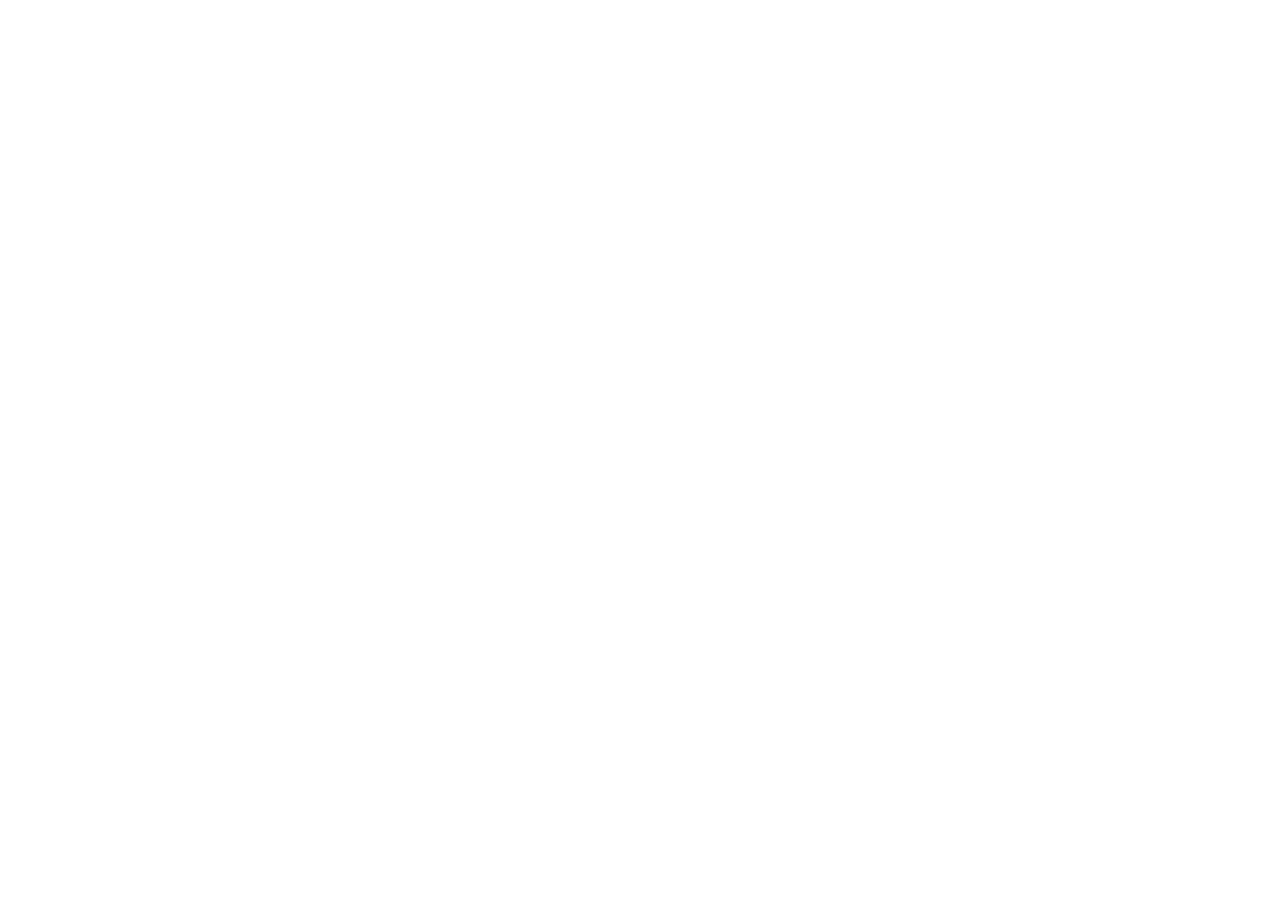
==== index.html @ 9ef3eaf3 "project_init" ====
<!DOCTYPE html>
<html lang="en">

<head>
    <meta charset="UTF-8">
    <meta http-equiv="X-UA-Compatible" content="IE=edge">
    <meta name="viewport" content="width=device-width, initial-scale=1.0">
    <title>Document</title>
</head>

<body>

</body>

</html>
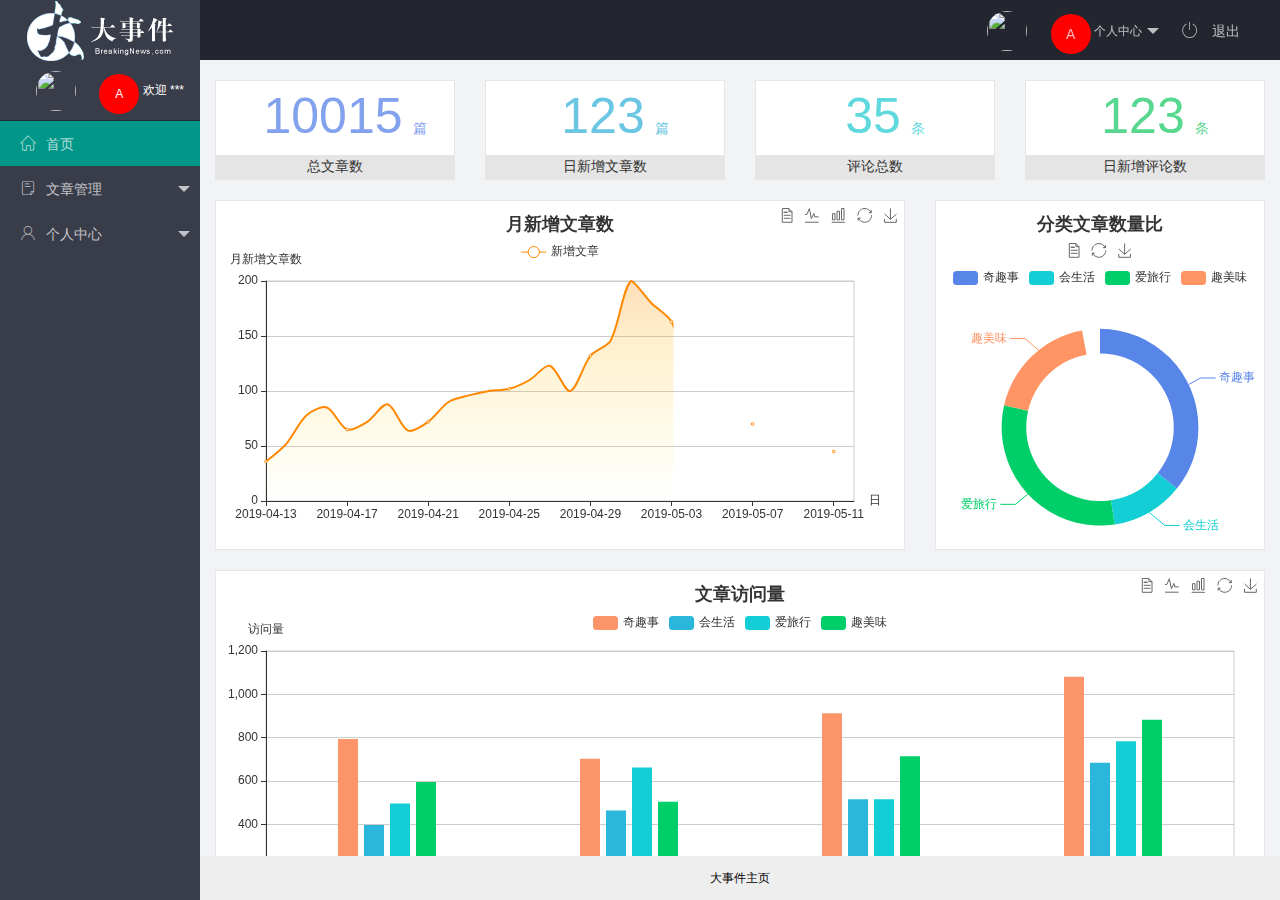
==== commit 0622f21e: "完成了主页部分" ====
--- a/index.html
+++ b/index.html
@@ -6,10 +6,98 @@
     <meta http-equiv="X-UA-Compatible" content="IE=edge">
     <meta name="viewport" content="width=device-width, initial-scale=1.0">
     <title>Document</title>
+    <!-- 导入layui -->
+    <link rel="stylesheet" href="/assets/lib/layui/css/layui.css">
+    <!-- 导入index.css -->
+    <link rel="stylesheet" href="/assets/css/index.css">
+    <!-- 导入图标文件 -->
+    <link rel="stylesheet" href="/assets/fonts/iconfont.css">
 </head>
 
 <body>
+    <div class="layui-layout layui-layout-admin">
+        <div class="layui-header">
+            <div class="layui-logo layui-hide-xs layui-bg-black">
+                <img src="/assets/images/logo.png" alt="">
+            </div>
+            <!-- 头部区域（可配合layui 已有的水平导航） -->
+            <ul class="layui-nav layui-layout-left">
 
+            </ul>
+            <ul class="layui-nav layui-layout-right">
+                <li class="layui-nav-item layui-hide layui-show-md-inline-block">
+                    <a href="javascript:;" class="user-info">
+                        <img src="//tva1.sinaimg.cn/crop.0.0.118.118.180/5db11ff4gw1e77d3nqrv8j203b03cweg.jpg"
+                            class="layui-nav-img">
+                        <span class="text-avatar">A</span>
+                        个人中心
+                    </a>
+                    <dl class="layui-nav-child">
+                        <dd><a href="">基本资料</a></dd>
+                        <dd><a href="">更换头像</a></dd>
+                        <dd><a href="">重置密码</a></dd>
+                    </dl>
+                </li>
+                <li class="layui-nav-item" lay-header-event="menuRight" lay-unselect>
+                    <a href="javascript:;" id="btn-out">
+                        <span class="iconfont icon-tuichu"></span>
+                        退出
+                    </a>
+                </li>
+            </ul>
+        </div>
+
+        <div class="layui-side layui-bg-black">
+            <div class="layui-side-scroll">
+                <div class="user-info">
+                    <img src="//tva1.sinaimg.cn/crop.0.0.118.118.180/5db11ff4gw1e77d3nqrv8j203b03cweg.jpg"
+                        class="layui-nav-img">
+                    <span class="text-avatar">A</span>
+                    <span id="welcome">欢迎 ***</span>
+                </div>
+                <!-- 左侧导航区域（可配合layui已有的垂直导航） -->
+                <ul class="layui-nav layui-nav-tree" lay-shrink='all'>
+                    <li class="layui-nav-item"><a href="/home/dashboard.html" target="fm" class="layui-this"><span
+                                class="iconfont icon-home"></span>首页</a>
+                    </li>
+                    <li class="layui-nav-item">
+                        <a class="" href="javascript:;"><span class="iconfont icon-16"></span>文章管理</a>
+                        <dl class="layui-nav-child">
+                            <dd><a href="javascript:;"><i class="layui-icon layui-icon-app"></i> 文字类别</a></dd>
+                            <dd><a href="javascript:;"><i class="layui-icon layui-icon-app"></i>文字列表</a></dd>
+                            <dd><a href="javascript:;"><i class="layui-icon layui-icon-app"></i>发布文章</a></dd>
+                        </dl>
+                    </li>
+                    <li class="layui-nav-item">
+                        <a href="javascript:;"><span class="iconfont icon-user"></span>个人中心</a>
+                        <dl class="layui-nav-child">
+                            <dd><a href="javascript:;"><i class="layui-icon layui-icon-app"></i>基本资料</a></dd>
+                            <dd><a href="javascript:;"><i class="layui-icon layui-icon-app"></i>更换头像</a></dd>
+                            <dd><a href="javascript:;"><i class="layui-icon layui-icon-app"></i>重置密码</a></dd>
+                        </dl>
+                    </li>
+                </ul>
+            </div>
+        </div>
+
+        <div class="layui-body">
+            <!-- 内容主体区域 -->
+            <iframe name="fm" src="/home/dashboard.html" frameborder="0"></iframe>
+        </div>
+
+        <div class="layui-footer">
+            <!-- 底部固定区域 -->
+            大事件主页
+        </div>
+    </div>
+    <!-- 插入layui的js文件 -->
+    <script src="/assets/lib/layui/layui.all.js"></script>
+    <!-- 插入jQuery -->
+    <script src="/assets/lib/jquery.js"></script>
+    <!-- 插入APIbase -->
+    <script src="/assets/js/baseAPI.js"></script>
+    <!-- 自己的js -->
+    <script src="/assets/js/index.js"></script>
 </body>
 
 </html>--- a/assets/lib/layui/css/layui.css
+++ b/assets/lib/layui/css/layui.css
@@ -0,0 +1,2 @@
+/** layui-v2.5.5 MIT License By https://www.layui.com */
+ .layui-inline,img{display:inline-block;vertical-align:middle}h1,h2,h3,h4,h5,h6{font-weight:400}.layui-edge,.layui-header,.layui-inline,.layui-main{position:relative}.layui-body,.layui-edge,.layui-elip{overflow:hidden}.layui-btn,.layui-edge,.layui-inline,img{vertical-align:middle}.layui-btn,.layui-disabled,.layui-icon,.layui-unselect{-moz-user-select:none;-webkit-user-select:none;-ms-user-select:none}.layui-elip,.layui-form-checkbox span,.layui-form-pane .layui-form-label{text-overflow:ellipsis;white-space:nowrap}.layui-breadcrumb,.layui-tree-btnGroup{visibility:hidden}blockquote,body,button,dd,div,dl,dt,form,h1,h2,h3,h4,h5,h6,input,li,ol,p,pre,td,textarea,th,ul{margin:0;padding:0;-webkit-tap-highlight-color:rgba(0,0,0,0)}a:active,a:hover{outline:0}img{border:none}li{list-style:none}table{border-collapse:collapse;border-spacing:0}h4,h5,h6{font-size:100%}button,input,optgroup,option,select,textarea{font-family:inherit;font-size:inherit;font-style:inherit;font-weight:inherit;outline:0}pre{white-space:pre-wrap;white-space:-moz-pre-wrap;white-space:-pre-wrap;white-space:-o-pre-wrap;word-wrap:break-word}body{line-height:24px;font:14px Helvetica Neue,Helvetica,PingFang SC,Tahoma,Arial,sans-serif}hr{height:1px;margin:10px 0;border:0;clear:both}a{color:#333;text-decoration:none}a:hover{color:#777}a cite{font-style:normal;*cursor:pointer}.layui-border-box,.layui-border-box *{box-sizing:border-box}.layui-box,.layui-box *{box-sizing:content-box}.layui-clear{clear:both;*zoom:1}.layui-clear:after{content:'\20';clear:both;*zoom:1;display:block;height:0}.layui-inline{*display:inline;*zoom:1}.layui-edge{display:inline-block;width:0;height:0;border-width:6px;border-style:dashed;border-color:transparent}.layui-edge-top{top:-4px;border-bottom-color:#999;border-bottom-style:solid}.layui-edge-right{border-left-color:#999;border-left-style:solid}.layui-edge-bottom{top:2px;border-top-color:#999;border-top-style:solid}.layui-edge-left{border-right-color:#999;border-right-style:solid}.layui-disabled,.layui-disabled:hover{color:#d2d2d2!important;cursor:not-allowed!important}.layui-circle{border-radius:100%}.layui-show{display:block!important}.layui-hide{display:none!important}@font-face{font-family:layui-icon;src:url(../font/iconfont.eot?v=250);src:url(../font/iconfont.eot?v=250#iefix) format('embedded-opentype'),url(../font/iconfont.woff2?v=250) format('woff2'),url(../font/iconfont.woff?v=250) format('woff'),url(../font/iconfont.ttf?v=250) format('truetype'),url(../font/iconfont.svg?v=250#layui-icon) format('svg')}.layui-icon{font-family:layui-icon!important;font-size:16px;font-style:normal;-webkit-font-smoothing:antialiased;-moz-osx-font-smoothing:grayscale}.layui-icon-reply-fill:before{content:"\e611"}.layui-icon-set-fill:before{content:"\e614"}.layui-icon-menu-fill:before{content:"\e60f"}.layui-icon-search:before{content:"\e615"}.layui-icon-share:before{content:"\e641"}.layui-icon-set-sm:before{content:"\e620"}.layui-icon-engine:before{content:"\e628"}.layui-icon-close:before{content:"\1006"}.layui-icon-close-fill:before{content:"\1007"}.layui-icon-chart-screen:before{content:"\e629"}.layui-icon-star:before{content:"\e600"}.layui-icon-circle-dot:before{content:"\e617"}.layui-icon-chat:before{content:"\e606"}.layui-icon-release:before{content:"\e609"}.layui-icon-list:before{content:"\e60a"}.layui-icon-chart:before{content:"\e62c"}.layui-icon-ok-circle:before{content:"\1005"}.layui-icon-layim-theme:before{content:"\e61b"}.layui-icon-table:before{content:"\e62d"}.layui-icon-right:before{content:"\e602"}.layui-icon-left:before{content:"\e603"}.layui-icon-cart-simple:before{content:"\e698"}.layui-icon-face-cry:before{content:"\e69c"}.layui-icon-face-smile:before{content:"\e6af"}.layui-icon-survey:before{content:"\e6b2"}.layui-icon-tree:before{content:"\e62e"}.layui-icon-upload-circle:before{content:"\e62f"}.layui-icon-add-circle:before{content:"\e61f"}.layui-icon-download-circle:before{content:"\e601"}.layui-icon-templeate-1:before{content:"\e630"}.layui-icon-util:before{content:"\e631"}.layui-icon-face-surprised:before{content:"\e664"}.layui-icon-edit:before{content:"\e642"}.layui-icon-speaker:before{content:"\e645"}.layui-icon-down:before{content:"\e61a"}.layui-icon-file:before{content:"\e621"}.layui-icon-layouts:before{content:"\e632"}.layui-icon-rate-half:before{content:"\e6c9"}.layui-icon-add-circle-fine:before{content:"\e608"}.layui-icon-prev-circle:before{content:"\e633"}.layui-icon-read:before{content:"\e705"}.layui-icon-404:before{content:"\e61c"}.layui-icon-carousel:before{content:"\e634"}.layui-icon-help:before{content:"\e607"}.layui-icon-code-circle:before{content:"\e635"}.layui-icon-water:before{content:"\e636"}.layui-icon-username:before{content:"\e66f"}.layui-icon-find-fill:before{content:"\e670"}.layui-icon-about:before{content:"\e60b"}.layui-icon-location:before{content:"\e715"}.layui-icon-up:before{content:"\e619"}.layui-icon-pause:before{content:"\e651"}.layui-icon-date:before{content:"\e637"}.layui-icon-layim-uploadfile:before{content:"\e61d"}.layui-icon-delete:before{content:"\e640"}.layui-icon-play:before{content:"\e652"}.layui-icon-top:before{content:"\e604"}.layui-icon-friends:before{content:"\e612"}.layui-icon-refresh-3:before{content:"\e9aa"}.layui-icon-ok:before{content:"\e605"}.layui-icon-layer:before{content:"\e638"}.layui-icon-face-smile-fine:before{content:"\e60c"}.layui-icon-dollar:before{content:"\e659"}.layui-icon-group:before{content:"\e613"}.layui-icon-layim-download:before{content:"\e61e"}.layui-icon-picture-fine:before{content:"\e60d"}.layui-icon-link:before{content:"\e64c"}.layui-icon-diamond:before{content:"\e735"}.layui-icon-log:before{content:"\e60e"}.layui-icon-rate-solid:before{content:"\e67a"}.layui-icon-fonts-del:before{content:"\e64f"}.layui-icon-unlink:before{content:"\e64d"}.layui-icon-fonts-clear:before{content:"\e639"}.layui-icon-triangle-r:before{content:"\e623"}.layui-icon-circle:before{content:"\e63f"}.layui-icon-radio:before{content:"\e643"}.layui-icon-align-center:before{content:"\e647"}.layui-icon-align-right:before{content:"\e648"}.layui-icon-align-left:before{content:"\e649"}.layui-icon-loading-1:before{content:"\e63e"}.layui-icon-return:before{content:"\e65c"}.layui-icon-fonts-strong:before{content:"\e62b"}.layui-icon-upload:before{content:"\e67c"}.layui-icon-dialogue:before{content:"\e63a"}.layui-icon-video:before{content:"\e6ed"}.layui-icon-headset:before{content:"\e6fc"}.layui-icon-cellphone-fine:before{content:"\e63b"}.layui-icon-add-1:before{content:"\e654"}.layui-icon-face-smile-b:before{content:"\e650"}.layui-icon-fonts-html:before{content:"\e64b"}.layui-icon-form:before{content:"\e63c"}.layui-icon-cart:before{content:"\e657"}.layui-icon-camera-fill:before{content:"\e65d"}.layui-icon-tabs:before{content:"\e62a"}.layui-icon-fonts-code:before{content:"\e64e"}.layui-icon-fire:before{content:"\e756"}.layui-icon-set:before{content:"\e716"}.layui-icon-fonts-u:before{content:"\e646"}.layui-icon-triangle-d:before{content:"\e625"}.layui-icon-tips:before{content:"\e702"}.layui-icon-picture:before{content:"\e64a"}.layui-icon-more-vertical:before{content:"\e671"}.layui-icon-flag:before{content:"\e66c"}.layui-icon-loading:before{content:"\e63d"}.layui-icon-fonts-i:before{content:"\e644"}.layui-icon-refresh-1:before{content:"\e666"}.layui-icon-rmb:before{content:"\e65e"}.layui-icon-home:before{content:"\e68e"}.layui-icon-user:before{content:"\e770"}.layui-icon-notice:before{content:"\e667"}.layui-icon-login-weibo:before{content:"\e675"}.layui-icon-voice:before{content:"\e688"}.layui-icon-upload-drag:before{content:"\e681"}.layui-icon-login-qq:before{content:"\e676"}.layui-icon-snowflake:before{content:"\e6b1"}.layui-icon-file-b:before{content:"\e655"}.layui-icon-template:before{content:"\e663"}.layui-icon-auz:before{content:"\e672"}.layui-icon-console:before{content:"\e665"}.layui-icon-app:before{content:"\e653"}.layui-icon-prev:before{content:"\e65a"}.layui-icon-website:before{content:"\e7ae"}.layui-icon-next:before{content:"\e65b"}.layui-icon-component:before{content:"\e857"}.layui-icon-more:before{content:"\e65f"}.layui-icon-login-wechat:before{content:"\e677"}.layui-icon-shrink-right:before{content:"\e668"}.layui-icon-spread-left:before{content:"\e66b"}.layui-icon-camera:before{content:"\e660"}.layui-icon-note:before{content:"\e66e"}.layui-icon-refresh:before{content:"\e669"}.layui-icon-female:before{content:"\e661"}.layui-icon-male:before{content:"\e662"}.layui-icon-password:before{content:"\e673"}.layui-icon-senior:before{content:"\e674"}.layui-icon-theme:before{content:"\e66a"}.layui-icon-tread:before{content:"\e6c5"}.layui-icon-praise:before{content:"\e6c6"}.layui-icon-star-fill:before{content:"\e658"}.layui-icon-rate:before{content:"\e67b"}.layui-icon-template-1:before{content:"\e656"}.layui-icon-vercode:before{content:"\e679"}.layui-icon-cellphone:before{content:"\e678"}.layui-icon-screen-full:before{content:"\e622"}.layui-icon-screen-restore:before{content:"\e758"}.layui-icon-cols:before{content:"\e610"}.layui-icon-export:before{content:"\e67d"}.layui-icon-print:before{content:"\e66d"}.layui-icon-slider:before{content:"\e714"}.layui-icon-addition:before{content:"\e624"}.layui-icon-subtraction:before{content:"\e67e"}.layui-icon-service:before{content:"\e626"}.layui-icon-transfer:before{content:"\e691"}.layui-main{width:1140px;margin:0 auto}.layui-header{z-index:1000;height:60px}.layui-header a:hover{transition:all .5s;-webkit-transition:all .5s}.layui-side{position:fixed;left:0;top:0;bottom:0;z-index:999;width:200px;overflow-x:hidden}.layui-side-scroll{position:relative;width:220px;height:100%;overflow-x:hidden}.layui-body{position:absolute;left:200px;right:0;top:0;bottom:0;z-index:998;width:auto;overflow-y:auto;box-sizing:border-box}.layui-layout-body{overflow:hidden}.layui-layout-admin .layui-header{background-color:#23262E}.layui-layout-admin .layui-side{top:60px;width:200px;overflow-x:hidden}.layui-layout-admin .layui-body{position:fixed;top:60px;bottom:44px}.layui-layout-admin .layui-main{width:auto;margin:0 15px}.layui-layout-admin .layui-footer{position:fixed;left:200px;right:0;bottom:0;height:44px;line-height:44px;padding:0 15px;background-color:#eee}.layui-layout-admin .layui-logo{position:absolute;left:0;top:0;width:200px;height:100%;line-height:60px;text-align:center;color:#009688;font-size:16px}.layui-layout-admin .layui-header .layui-nav{background:0 0}.layui-layout-left{position:absolute!important;left:200px;top:0}.layui-layout-right{position:absolute!important;right:0;top:0}.layui-container{position:relative;margin:0 auto;padding:0 15px;box-sizing:border-box}.layui-fluid{position:relative;margin:0 auto;padding:0 15px}.layui-row:after,.layui-row:before{content:'';display:block;clear:both}.layui-col-lg1,.layui-col-lg10,.layui-col-lg11,.layui-col-lg12,.layui-col-lg2,.layui-col-lg3,.layui-col-lg4,.layui-col-lg5,.layui-col-lg6,.layui-col-lg7,.layui-col-lg8,.layui-col-lg9,.layui-col-md1,.layui-col-md10,.layui-col-md11,.layui-col-md12,.layui-col-md2,.layui-col-md3,.layui-col-md4,.layui-col-md5,.layui-col-md6,.layui-col-md7,.layui-col-md8,.layui-col-md9,.layui-col-sm1,.layui-col-sm10,.layui-col-sm11,.layui-col-sm12,.layui-col-sm2,.layui-col-sm3,.layui-col-sm4,.layui-col-sm5,.layui-col-sm6,.layui-col-sm7,.layui-col-sm8,.layui-col-sm9,.layui-col-xs1,.layui-col-xs10,.layui-col-xs11,.layui-col-xs12,.layui-col-xs2,.layui-col-xs3,.layui-col-xs4,.layui-col-xs5,.layui-col-xs6,.layui-col-xs7,.layui-col-xs8,.layui-col-xs9{position:relative;display:block;box-sizing:border-box}.layui-col-xs1,.layui-col-xs10,.layui-col-xs11,.layui-col-xs12,.layui-col-xs2,.layui-col-xs3,.layui-col-xs4,.layui-col-xs5,.layui-col-xs6,.layui-col-xs7,.layui-col-xs8,.layui-col-xs9{float:left}.layui-col-xs1{width:8.33333333%}.layui-col-xs2{width:16.66666667%}.layui-col-xs3{width:25%}.layui-col-xs4{width:33.33333333%}.layui-col-xs5{width:41.66666667%}.layui-col-xs6{width:50%}.layui-col-xs7{width:58.33333333%}.layui-col-xs8{width:66.66666667%}.layui-col-xs9{width:75%}.layui-col-xs10{width:83.33333333%}.layui-col-xs11{width:91.66666667%}.layui-col-xs12{width:100%}.layui-col-xs-offset1{margin-left:8.33333333%}.layui-col-xs-offset2{margin-left:16.66666667%}.layui-col-xs-offset3{margin-left:25%}.layui-col-xs-offset4{margin-left:33.33333333%}.layui-col-xs-offset5{margin-left:41.66666667%}.layui-col-xs-offset6{margin-left:50%}.layui-col-xs-offset7{margin-left:58.33333333%}.layui-col-xs-offset8{margin-left:66.66666667%}.layui-col-xs-offset9{margin-left:75%}.layui-col-xs-offset10{margin-left:83.33333333%}.layui-col-xs-offset11{margin-left:91.66666667%}.layui-col-xs-offset12{margin-left:100%}@media screen and (max-width:768px){.layui-hide-xs{display:none!important}.layui-show-xs-block{display:block!important}.layui-show-xs-inline{display:inline!important}.layui-show-xs-inline-block{display:inline-block!important}}@media screen and (min-width:768px){.layui-container{width:750px}.layui-hide-sm{display:none!important}.layui-show-sm-block{display:block!important}.layui-show-sm-inline{display:inline!important}.layui-show-sm-inline-block{display:inline-block!important}.layui-col-sm1,.layui-col-sm10,.layui-col-sm11,.layui-col-sm12,.layui-col-sm2,.layui-col-sm3,.layui-col-sm4,.layui-col-sm5,.layui-col-sm6,.layui-col-sm7,.layui-col-sm8,.layui-col-sm9{float:left}.layui-col-sm1{width:8.33333333%}.layui-col-sm2{width:16.66666667%}.layui-col-sm3{width:25%}.layui-col-sm4{width:33.33333333%}.layui-col-sm5{width:41.66666667%}.layui-col-sm6{width:50%}.layui-col-sm7{width:58.33333333%}.layui-col-sm8{width:66.66666667%}.layui-col-sm9{width:75%}.layui-col-sm10{width:83.33333333%}.layui-col-sm11{width:91.66666667%}.layui-col-sm12{width:100%}.layui-col-sm-offset1{margin-left:8.33333333%}.layui-col-sm-offset2{margin-left:16.66666667%}.layui-col-sm-offset3{margin-left:25%}.layui-col-sm-offset4{margin-left:33.33333333%}.layui-col-sm-offset5{margin-left:41.66666667%}.layui-col-sm-offset6{margin-left:50%}.layui-col-sm-offset7{margin-left:58.33333333%}.layui-col-sm-offset8{margin-left:66.66666667%}.layui-col-sm-offset9{margin-left:75%}.layui-col-sm-offset10{margin-left:83.33333333%}.layui-col-sm-offset11{margin-left:91.66666667%}.layui-col-sm-offset12{margin-left:100%}}@media screen and (min-width:992px){.layui-container{width:970px}.layui-hide-md{display:none!important}.layui-show-md-block{display:block!important}.layui-show-md-inline{display:inline!important}.layui-show-md-inline-block{display:inline-block!important}.layui-col-md1,.layui-col-md10,.layui-col-md11,.layui-col-md12,.layui-col-md2,.layui-col-md3,.layui-col-md4,.layui-col-md5,.layui-col-md6,.layui-col-md7,.layui-col-md8,.layui-col-md9{float:left}.layui-col-md1{width:8.33333333%}.layui-col-md2{width:16.66666667%}.layui-col-md3{width:25%}.layui-col-md4{width:33.33333333%}.layui-col-md5{width:41.66666667%}.layui-col-md6{width:50%}.layui-col-md7{width:58.33333333%}.layui-col-md8{width:66.66666667%}.layui-col-md9{width:75%}.layui-col-md10{width:83.33333333%}.layui-col-md11{width:91.66666667%}.layui-col-md12{width:100%}.layui-col-md-offset1{margin-left:8.33333333%}.layui-col-md-offset2{margin-left:16.66666667%}.layui-col-md-offset3{margin-left:25%}.layui-col-md-offset4{margin-left:33.33333333%}.layui-col-md-offset5{margin-left:41.66666667%}.layui-col-md-offset6{margin-left:50%}.layui-col-md-offset7{margin-left:58.33333333%}.layui-col-md-offset8{margin-left:66.66666667%}.layui-col-md-offset9{margin-left:75%}.layui-col-md-offset10{margin-left:83.33333333%}.layui-col-md-offset11{margin-left:91.66666667%}.layui-col-md-offset12{margin-left:100%}}@media screen and (min-width:1200px){.layui-container{width:1170px}.layui-hide-lg{display:none!important}.layui-show-lg-block{display:block!important}.layui-show-lg-inline{display:inline!important}.layui-show-lg-inline-block{display:inline-block!important}.layui-col-lg1,.layui-col-lg10,.layui-col-lg11,.layui-col-lg12,.layui-col-lg2,.layui-col-lg3,.layui-col-lg4,.layui-col-lg5,.layui-col-lg6,.layui-col-lg7,.layui-col-lg8,.layui-col-lg9{float:left}.layui-col-lg1{width:8.33333333%}.layui-col-lg2{width:16.66666667%}.layui-col-lg3{width:25%}.layui-col-lg4{width:33.33333333%}.layui-col-lg5{width:41.66666667%}.layui-col-lg6{width:50%}.layui-col-lg7{width:58.33333333%}.layui-col-lg8{width:66.66666667%}.layui-col-lg9{width:75%}.layui-col-lg10{width:83.33333333%}.layui-col-lg11{width:91.66666667%}.layui-col-lg12{width:100%}.layui-col-lg-offset1{margin-left:8.33333333%}.layui-col-lg-offset2{margin-left:16.66666667%}.layui-col-lg-offset3{margin-left:25%}.layui-col-lg-offset4{margin-left:33.33333333%}.layui-col-lg-offset5{margin-left:41.66666667%}.layui-col-lg-offset6{margin-left:50%}.layui-col-lg-offset7{margin-left:58.33333333%}.layui-col-lg-offset8{margin-left:66.66666667%}.layui-col-lg-offset9{margin-left:75%}.layui-col-lg-offset10{margin-left:83.33333333%}.layui-col-lg-offset11{margin-left:91.66666667%}.layui-col-lg-offset12{margin-left:100%}}.layui-col-space1{margin:-.5px}.layui-col-space1>*{padding:.5px}.layui-col-space3{margin:-1.5px}.layui-col-space3>*{padding:1.5px}.layui-col-space5{margin:-2.5px}.layui-col-space5>*{padding:2.5px}.layui-col-space8{margin:-3.5px}.layui-col-space8>*{padding:3.5px}.layui-col-space10{margin:-5px}.layui-col-space10>*{padding:5px}.layui-col-space12{margin:-6px}.layui-col-space12>*{padding:6px}.layui-col-space15{margin:-7.5px}.layui-col-space15>*{padding:7.5px}.layui-col-space18{margin:-9px}.layui-col-space18>*{padding:9px}.layui-col-space20{margin:-10px}.layui-col-space20>*{padding:10px}.layui-col-space22{margin:-11px}.layui-col-space22>*{padding:11px}.layui-col-space25{margin:-12.5px}.layui-col-space25>*{padding:12.5px}.layui-col-space30{margin:-15px}.layui-col-space30>*{padding:15px}.layui-btn,.layui-input,.layui-select,.layui-textarea,.layui-upload-button{outline:0;-webkit-appearance:none;transition:all .3s;-webkit-transition:all .3s;box-sizing:border-box}.layui-elem-quote{margin-bottom:10px;padding:15px;line-height:22px;border-left:5px solid #009688;border-radius:0 2px 2px 0;background-color:#f2f2f2}.layui-quote-nm{border-style:solid;border-width:1px 1px 1px 5px;background:0 0}.layui-elem-field{margin-bottom:10px;padding:0;border-width:1px;border-style:solid}.layui-elem-field legend{margin-left:20px;padding:0 10px;font-size:20px;font-weight:300}.layui-field-title{margin:10px 0 20px;border-width:1px 0 0}.layui-field-box{padding:10px 15px}.layui-field-title .layui-field-box{padding:10px 0}.layui-progress{position:relative;height:6px;border-radius:20px;background-color:#e2e2e2}.layui-progress-bar{position:absolute;left:0;top:0;width:0;max-width:100%;height:6px;border-radius:20px;text-align:right;background-color:#5FB878;transition:all .3s;-webkit-transition:all .3s}.layui-progress-big,.layui-progress-big .layui-progress-bar{height:18px;line-height:18px}.layui-progress-text{position:relative;top:-20px;line-height:18px;font-size:12px;color:#666}.layui-progress-big .layui-progress-text{position:static;padding:0 10px;color:#fff}.layui-collapse{border-width:1px;border-style:solid;border-radius:2px}.layui-colla-content,.layui-colla-item{border-top-width:1px;border-top-style:solid}.layui-colla-item:first-child{border-top:none}.layui-colla-title{position:relative;height:42px;line-height:42px;padding:0 15px 0 35px;color:#333;background-color:#f2f2f2;cursor:pointer;font-size:14px;overflow:hidden}.layui-colla-content{display:none;padding:10px 15px;line-height:22px;color:#666}.layui-colla-icon{position:absolute;left:15px;top:0;font-size:14px}.layui-card{margin-bottom:15px;border-radius:2px;background-color:#fff;box-shadow:0 1px 2px 0 rgba(0,0,0,.05)}.layui-card:last-child{margin-bottom:0}.layui-card-header{position:relative;height:42px;line-height:42px;padding:0 15px;border-bottom:1px solid #f6f6f6;color:#333;border-radius:2px 2px 0 0;font-size:14px}.layui-bg-black,.layui-bg-blue,.layui-bg-cyan,.layui-bg-green,.layui-bg-orange,.layui-bg-red{color:#fff!important}.layui-card-body{position:relative;padding:10px 15px;line-height:24px}.layui-card-body[pad15]{padding:15px}.layui-card-body[pad20]{padding:20px}.layui-card-body .layui-table{margin:5px 0}.layui-card .layui-tab{margin:0}.layui-panel-window{position:relative;padding:15px;border-radius:0;border-top:5px solid #E6E6E6;background-color:#fff}.layui-auxiliar-moving{position:fixed;left:0;right:0;top:0;bottom:0;width:100%;height:100%;background:0 0;z-index:9999999999}.layui-form-label,.layui-form-mid,.layui-form-select,.layui-input-block,.layui-input-inline,.layui-textarea{position:relative}.layui-bg-red{background-color:#FF5722!important}.layui-bg-orange{background-color:#FFB800!important}.layui-bg-green{background-color:#009688!important}.layui-bg-cyan{background-color:#2F4056!important}.layui-bg-blue{background-color:#1E9FFF!important}.layui-bg-black{background-color:#393D49!important}.layui-bg-gray{background-color:#eee!important;color:#666!important}.layui-badge-rim,.layui-colla-content,.layui-colla-item,.layui-collapse,.layui-elem-field,.layui-form-pane .layui-form-item[pane],.layui-form-pane .layui-form-label,.layui-input,.layui-layedit,.layui-layedit-tool,.layui-quote-nm,.layui-select,.layui-tab-bar,.layui-tab-card,.layui-tab-title,.layui-tab-title .layui-this:after,.layui-textarea{border-color:#e6e6e6}.layui-timeline-item:before,hr{background-color:#e6e6e6}.layui-text{line-height:22px;font-size:14px;color:#666}.layui-text h1,.layui-text h2,.layui-text h3{font-weight:500;color:#333}.layui-text h1{font-size:30px}.layui-text h2{font-size:24px}.layui-text h3{font-size:18px}.layui-text a:not(.layui-btn){color:#01AAED}.layui-text a:not(.layui-btn):hover{text-decoration:underline}.layui-text ul{padding:5px 0 5px 15px}.layui-text ul li{margin-top:5px;list-style-type:disc}.layui-text em,.layui-word-aux{color:#999!important;padding:0 5px!important}.layui-btn{display:inline-block;height:38px;line-height:38px;padding:0 18px;background-color:#009688;color:#fff;white-space:nowrap;text-align:center;font-size:14px;border:none;border-radius:2px;cursor:pointer}.layui-btn:hover{opacity:.8;filter:alpha(opacity=80);color:#fff}.layui-btn:active{opacity:1;filter:alpha(opacity=100)}.layui-btn+.layui-btn{margin-left:10px}.layui-btn-container{font-size:0}.layui-btn-container .layui-btn{margin-right:10px;margin-bottom:10px}.layui-btn-container .layui-btn+.layui-btn{margin-left:0}.layui-table .layui-btn-container .layui-btn{margin-bottom:9px}.layui-btn-radius{border-radius:100px}.layui-btn .layui-icon{margin-right:3px;font-size:18px;vertical-align:bottom;vertical-align:middle\9}.layui-btn-primary{border:1px solid #C9C9C9;background-color:#fff;color:#555}.layui-btn-primary:hover{border-color:#009688;color:#333}.layui-btn-normal{background-color:#1E9FFF}.layui-btn-warm{background-color:#FFB800}.layui-btn-danger{background-color:#FF5722}.layui-btn-checked{background-color:#5FB878}.layui-btn-disabled,.layui-btn-disabled:active,.layui-btn-disabled:hover{border:1px solid #e6e6e6;background-color:#FBFBFB;color:#C9C9C9;cursor:not-allowed;opacity:1}.layui-btn-lg{height:44px;line-height:44px;padding:0 25px;font-size:16px}.layui-btn-sm{height:30px;line-height:30px;padding:0 10px;font-size:12px}.layui-btn-sm i{font-size:16px!important}.layui-btn-xs{height:22px;line-height:22px;padding:0 5px;font-size:12px}.layui-btn-xs i{font-size:14px!important}.layui-btn-group{display:inline-block;vertical-align:middle;font-size:0}.layui-btn-group .layui-btn{margin-left:0!important;margin-right:0!important;border-left:1px solid rgba(255,255,255,.5);border-radius:0}.layui-btn-group .layui-btn-primary{border-left:none}.layui-btn-group .layui-btn-primary:hover{border-color:#C9C9C9;color:#009688}.layui-btn-group .layui-btn:first-child{border-left:none;border-radius:2px 0 0 2px}.layui-btn-group .layui-btn-primary:first-child{border-left:1px solid #c9c9c9}.layui-btn-group .layui-btn:last-child{border-radius:0 2px 2px 0}.layui-btn-group .layui-btn+.layui-btn{margin-left:0}.layui-btn-group+.layui-btn-group{margin-left:10px}.layui-btn-fluid{width:100%}.layui-input,.layui-select,.layui-textarea{height:38px;line-height:1.3;line-height:38px\9;border-width:1px;border-style:solid;background-color:#fff;border-radius:2px}.layui-input::-webkit-input-placeholder,.layui-select::-webkit-input-placeholder,.layui-textarea::-webkit-input-placeholder{line-height:1.3}.layui-input,.layui-textarea{display:block;width:100%;padding-left:10px}.layui-input:hover,.layui-textarea:hover{border-color:#D2D2D2!important}.layui-input:focus,.layui-textarea:focus{border-color:#C9C9C9!important}.layui-textarea{min-height:100px;height:auto;line-height:20px;padding:6px 10px;resize:vertical}.layui-select{padding:0 10px}.layui-form input[type=checkbox],.layui-form input[type=radio],.layui-form select{display:none}.layui-form [lay-ignore]{display:initial}.layui-form-item{margin-bottom:15px;clear:both;*zoom:1}.layui-form-item:after{content:'\20';clear:both;*zoom:1;display:block;height:0}.layui-form-label{float:left;display:block;padding:9px 15px;width:80px;font-weight:400;line-height:20px;text-align:right}.layui-form-label-col{display:block;float:none;padding:9px 0;line-height:20px;text-align:left}.layui-form-item .layui-inline{margin-bottom:5px;margin-right:10px}.layui-input-block{margin-left:110px;min-height:36px}.layui-input-inline{display:inline-block;vertical-align:middle}.layui-form-item .layui-input-inline{float:left;width:190px;margin-right:10px}.layui-form-text .layui-input-inline{width:auto}.layui-form-mid{float:left;display:block;padding:9px 0!important;line-height:20px;margin-right:10px}.layui-form-danger+.layui-form-select .layui-input,.layui-form-danger:focus{border-color:#FF5722!important}.layui-form-select .layui-input{padding-right:30px;cursor:pointer}.layui-form-select .layui-edge{position:absolute;right:10px;top:50%;margin-top:-3px;cursor:pointer;border-width:6px;border-top-color:#c2c2c2;border-top-style:solid;transition:all .3s;-webkit-transition:all .3s}.layui-form-select dl{display:none;position:absolute;left:0;top:42px;padding:5px 0;z-index:899;min-width:100%;border:1px solid #d2d2d2;max-height:300px;overflow-y:auto;background-color:#fff;border-radius:2px;box-shadow:0 2px 4px rgba(0,0,0,.12);box-sizing:border-box}.layui-form-select dl dd,.layui-form-select dl dt{padding:0 10px;line-height:36px;white-space:nowrap;overflow:hidden;text-overflow:ellipsis}.layui-form-select dl dt{font-size:12px;color:#999}.layui-form-select dl dd{cursor:pointer}.layui-form-select dl dd:hover{background-color:#f2f2f2;-webkit-transition:.5s all;transition:.5s all}.layui-form-select .layui-select-group dd{padding-left:20px}.layui-form-select dl dd.layui-select-tips{padding-left:10px!important;color:#999}.layui-form-select dl dd.layui-this{background-color:#5FB878;color:#fff}.layui-form-checkbox,.layui-form-select dl dd.layui-disabled{background-color:#fff}.layui-form-selected dl{display:block}.layui-form-checkbox,.layui-form-checkbox *,.layui-form-switch{display:inline-block;vertical-align:middle}.layui-form-selected .layui-edge{margin-top:-9px;-webkit-transform:rotate(180deg);transform:rotate(180deg);margin-top:-3px\9}:root .layui-form-selected .layui-edge{margin-top:-9px\0/IE9}.layui-form-selectup dl{top:auto;bottom:42px}.layui-select-none{margin:5px 0;text-align:center;color:#999}.layui-select-disabled .layui-disabled{border-color:#eee!important}.layui-select-disabled .layui-edge{border-top-color:#d2d2d2}.layui-form-checkbox{position:relative;height:30px;line-height:30px;margin-right:10px;padding-right:30px;cursor:pointer;font-size:0;-webkit-transition:.1s linear;transition:.1s linear;box-sizing:border-box}.layui-form-checkbox span{padding:0 10px;height:100%;font-size:14px;border-radius:2px 0 0 2px;background-color:#d2d2d2;color:#fff;overflow:hidden}.layui-form-checkbox:hover span{background-color:#c2c2c2}.layui-form-checkbox i{position:absolute;right:0;top:0;width:30px;height:28px;border:1px solid #d2d2d2;border-left:none;border-radius:0 2px 2px 0;color:#fff;font-size:20px;text-align:center}.layui-form-checkbox:hover i{border-color:#c2c2c2;color:#c2c2c2}.layui-form-checked,.layui-form-checked:hover{border-color:#5FB878}.layui-form-checked span,.layui-form-checked:hover span{background-color:#5FB878}.layui-form-checked i,.layui-form-checked:hover i{color:#5FB878}.layui-form-item .layui-form-checkbox{margin-top:4px}.layui-form-checkbox[lay-skin=primary]{height:auto!important;line-height:normal!important;min-width:18px;min-height:18px;border:none!important;margin-right:0;padding-left:28px;padding-right:0;background:0 0}.layui-form-checkbox[lay-skin=primary] span{padding-left:0;padding-right:15px;line-height:18px;background:0 0;color:#666}.layui-form-checkbox[lay-skin=primary] i{right:auto;left:0;width:16px;height:16px;line-height:16px;border:1px solid #d2d2d2;font-size:12px;border-radius:2px;background-color:#fff;-webkit-transition:.1s linear;transition:.1s linear}.layui-form-checkbox[lay-skin=primary]:hover i{border-color:#5FB878;color:#fff}.layui-form-checked[lay-skin=primary] i{border-color:#5FB878!important;background-color:#5FB878;color:#fff}.layui-checkbox-disbaled[lay-skin=primary] span{background:0 0!important;color:#c2c2c2}.layui-checkbox-disbaled[lay-skin=primary]:hover i{border-color:#d2d2d2}.layui-form-item .layui-form-checkbox[lay-skin=primary]{margin-top:10px}.layui-form-switch{position:relative;height:22px;line-height:22px;min-width:35px;padding:0 5px;margin-top:8px;border:1px solid #d2d2d2;border-radius:20px;cursor:pointer;background-color:#fff;-webkit-transition:.1s linear;transition:.1s linear}.layui-form-switch i{position:absolute;left:5px;top:3px;width:16px;height:16px;border-radius:20px;background-color:#d2d2d2;-webkit-transition:.1s linear;transition:.1s linear}.layui-form-switch em{position:relative;top:0;width:25px;margin-left:21px;padding:0!important;text-align:center!important;color:#999!important;font-style:normal!important;font-size:12px}.layui-form-onswitch{border-color:#5FB878;background-color:#5FB878}.layui-checkbox-disbaled,.layui-checkbox-disbaled i{border-color:#e2e2e2!important}.layui-form-onswitch i{left:100%;margin-left:-21px;background-color:#fff}.layui-form-onswitch em{margin-left:5px;margin-right:21px;color:#fff!important}.layui-checkbox-disbaled span{background-color:#e2e2e2!important}.layui-checkbox-disbaled:hover i{color:#fff!important}[lay-radio]{display:none}.layui-form-radio,.layui-form-radio *{display:inline-block;vertical-align:middle}.layui-form-radio{line-height:28px;margin:6px 10px 0 0;padding-right:10px;cursor:pointer;font-size:0}.layui-form-radio *{font-size:14px}.layui-form-radio>i{margin-right:8px;font-size:22px;color:#c2c2c2}.layui-form-radio>i:hover,.layui-form-radioed>i{color:#5FB878}.layui-radio-disbaled>i{color:#e2e2e2!important}.layui-form-pane .layui-form-label{width:110px;padding:8px 15px;height:38px;line-height:20px;border-width:1px;border-style:solid;border-radius:2px 0 0 2px;text-align:center;background-color:#FBFBFB;overflow:hidden;box-sizing:border-box}.layui-form-pane .layui-input-inline{margin-left:-1px}.layui-form-pane .layui-input-block{margin-left:110px;left:-1px}.layui-form-pane .layui-input{border-radius:0 2px 2px 0}.layui-form-pane .layui-form-text .layui-form-label{float:none;width:100%;border-radius:2px;box-sizing:border-box;text-align:left}.layui-form-pane .layui-form-text .layui-input-inline{display:block;margin:0;top:-1px;clear:both}.layui-form-pane .layui-form-text .layui-input-block{margin:0;left:0;top:-1px}.layui-form-pane .layui-form-text .layui-textarea{min-height:100px;border-radius:0 0 2px 2px}.layui-form-pane .layui-form-checkbox{margin:4px 0 4px 10px}.layui-form-pane .layui-form-radio,.layui-form-pane .layui-form-switch{margin-top:6px;margin-left:10px}.layui-form-pane .layui-form-item[pane]{position:relative;border-width:1px;border-style:solid}.layui-form-pane .layui-form-item[pane] .layui-form-label{position:absolute;left:0;top:0;height:100%;border-width:0 1px 0 0}.layui-form-pane .layui-form-item[pane] .layui-input-inline{margin-left:110px}@media screen and (max-width:450px){.layui-form-item .layui-form-label{text-overflow:ellipsis;overflow:hidden;white-space:nowrap}.layui-form-item .layui-inline{display:block;margin-right:0;margin-bottom:20px;clear:both}.layui-form-item .layui-inline:after{content:'\20';clear:both;display:block;height:0}.layui-form-item .layui-input-inline{display:block;float:none;left:-3px;width:auto;margin:0 0 10px 112px}.layui-form-item .layui-input-inline+.layui-form-mid{margin-left:110px;top:-5px;padding:0}.layui-form-item .layui-form-checkbox{margin-right:5px;margin-bottom:5px}}.layui-layedit{border-width:1px;border-style:solid;border-radius:2px}.layui-layedit-tool{padding:3px 5px;border-bottom-width:1px;border-bottom-style:solid;font-size:0}.layedit-tool-fixed{position:fixed;top:0;border-top:1px solid #e2e2e2}.layui-layedit-tool .layedit-tool-mid,.layui-layedit-tool .layui-icon{display:inline-block;vertical-align:middle;text-align:center;font-size:14px}.layui-layedit-tool .layui-icon{position:relative;width:32px;height:30px;line-height:30px;margin:3px 5px;color:#777;cursor:pointer;border-radius:2px}.layui-layedit-tool .layui-icon:hover{color:#393D49}.layui-layedit-tool .layui-icon:active{color:#000}.layui-layedit-tool .layedit-tool-active{background-color:#e2e2e2;color:#000}.layui-layedit-tool .layui-disabled,.layui-layedit-tool .layui-disabled:hover{color:#d2d2d2;cursor:not-allowed}.layui-layedit-tool .layedit-tool-mid{width:1px;height:18px;margin:0 10px;background-color:#d2d2d2}.layedit-tool-html{width:50px!important;font-size:30px!important}.layedit-tool-b,.layedit-tool-code,.layedit-tool-help{font-size:16px!important}.layedit-tool-d,.layedit-tool-face,.layedit-tool-image,.layedit-tool-unlink{font-size:18px!important}.layedit-tool-image input{position:absolute;font-size:0;left:0;top:0;width:100%;height:100%;opacity:.01;filter:Alpha(opacity=1);cursor:pointer}.layui-layedit-iframe iframe{display:block;width:100%}#LAY_layedit_code{overflow:hidden}.layui-laypage{display:inline-block;*display:inline;*zoom:1;vertical-align:middle;margin:10px 0;font-size:0}.layui-laypage>a:first-child,.layui-laypage>a:first-child em{border-radius:2px 0 0 2px}.layui-laypage>a:last-child,.layui-laypage>a:last-child em{border-radius:0 2px 2px 0}.layui-laypage>:first-child{margin-left:0!important}.layui-laypage>:last-child{margin-right:0!important}.layui-laypage a,.layui-laypage button,.layui-laypage input,.layui-laypage select,.layui-laypage span{border:1px solid #e2e2e2}.layui-laypage a,.layui-laypage span{display:inline-block;*display:inline;*zoom:1;vertical-align:middle;padding:0 15px;height:28px;line-height:28px;margin:0 -1px 5px 0;background-color:#fff;color:#333;font-size:12px}.layui-flow-more a *,.layui-laypage input,.layui-table-view select[lay-ignore]{display:inline-block}.layui-laypage a:hover{color:#009688}.layui-laypage em{font-style:normal}.layui-laypage .layui-laypage-spr{color:#999;font-weight:700}.layui-laypage a{text-decoration:none}.layui-laypage .layui-laypage-curr{position:relative}.layui-laypage .layui-laypage-curr em{position:relative;color:#fff}.layui-laypage .layui-laypage-curr .layui-laypage-em{position:absolute;left:-1px;top:-1px;padding:1px;width:100%;height:100%;background-color:#009688}.layui-laypage-em{border-radius:2px}.layui-laypage-next em,.layui-laypage-prev em{font-family:Sim sun;font-size:16px}.layui-laypage .layui-laypage-count,.layui-laypage .layui-laypage-limits,.layui-laypage .layui-laypage-refresh,.layui-laypage .layui-laypage-skip{margin-left:10px;margin-right:10px;padding:0;border:none}.layui-laypage .layui-laypage-limits,.layui-laypage .layui-laypage-refresh{vertical-align:top}.layui-laypage .layui-laypage-refresh i{font-size:18px;cursor:pointer}.layui-laypage select{height:22px;padding:3px;border-radius:2px;cursor:pointer}.layui-laypage .layui-laypage-skip{height:30px;line-height:30px;color:#999}.layui-laypage button,.layui-laypage input{height:30px;line-height:30px;border-radius:2px;vertical-align:top;background-color:#fff;box-sizing:border-box}.layui-laypage input{width:40px;margin:0 10px;padding:0 3px;text-align:center}.layui-laypage input:focus,.layui-laypage select:focus{border-color:#009688!important}.layui-laypage button{margin-left:10px;padding:0 10px;cursor:pointer}.layui-table,.layui-table-view{margin:10px 0}.layui-flow-more{margin:10px 0;text-align:center;color:#999;font-size:14px}.layui-flow-more a{height:32px;line-height:32px}.layui-flow-more a *{vertical-align:top}.layui-flow-more a cite{padding:0 20px;border-radius:3px;background-color:#eee;color:#333;font-style:normal}.layui-flow-more a cite:hover{opacity:.8}.layui-flow-more a i{font-size:30px;color:#737383}.layui-table{width:100%;background-color:#fff;color:#666}.layui-table tr{transition:all .3s;-webkit-transition:all .3s}.layui-table th{text-align:left;font-weight:400}.layui-table tbody tr:hover,.layui-table thead tr,.layui-table-click,.layui-table-header,.layui-table-hover,.layui-table-mend,.layui-table-patch,.layui-table-tool,.layui-table-total,.layui-table-total tr,.layui-table[lay-even] tr:nth-child(even){background-color:#f2f2f2}.layui-table td,.layui-table th,.layui-table-col-set,.layui-table-fixed-r,.layui-table-grid-down,.layui-table-header,.layui-table-page,.layui-table-tips-main,.layui-table-tool,.layui-table-total,.layui-table-view,.layui-table[lay-skin=line],.layui-table[lay-skin=row]{border-width:1px;border-style:solid;border-color:#e6e6e6}.layui-table td,.layui-table th{position:relative;padding:9px 15px;min-height:20px;line-height:20px;font-size:14px}.layui-table[lay-skin=line] td,.layui-table[lay-skin=line] th{border-width:0 0 1px}.layui-table[lay-skin=row] td,.layui-table[lay-skin=row] th{border-width:0 1px 0 0}.layui-table[lay-skin=nob] td,.layui-table[lay-skin=nob] th{border:none}.layui-table img{max-width:100px}.layui-table[lay-size=lg] td,.layui-table[lay-size=lg] th{padding:15px 30px}.layui-table-view .layui-table[lay-size=lg] .layui-table-cell{height:40px;line-height:40px}.layui-table[lay-size=sm] td,.layui-table[lay-size=sm] th{font-size:12px;padding:5px 10px}.layui-table-view .layui-table[lay-size=sm] .layui-table-cell{height:20px;line-height:20px}.layui-table[lay-data]{display:none}.layui-table-box{position:relative;overflow:hidden}.layui-table-view .layui-table{position:relative;width:auto;margin:0}.layui-table-view .layui-table[lay-skin=line]{border-width:0 1px 0 0}.layui-table-view .layui-table[lay-skin=row]{border-width:0 0 1px}.layui-table-view .layui-table td,.layui-table-view .layui-table th{padding:5px 0;border-top:none;border-left:none}.layui-table-view .layui-table th.layui-unselect .layui-table-cell span{cursor:pointer}.layui-table-view .layui-table td{cursor:default}.layui-table-view .layui-table td[data-edit=text]{cursor:text}.layui-table-view .layui-form-checkbox[lay-skin=primary] i{width:18px;height:18px}.layui-table-view .layui-form-radio{line-height:0;padding:0}.layui-table-view .layui-form-radio>i{margin:0;font-size:20px}.layui-table-init{position:absolute;left:0;top:0;width:100%;height:100%;text-align:center;z-index:110}.layui-table-init .layui-icon{position:absolute;left:50%;top:50%;margin:-15px 0 0 -15px;font-size:30px;color:#c2c2c2}.layui-table-header{border-width:0 0 1px;overflow:hidden}.layui-table-header .layui-table{margin-bottom:-1px}.layui-table-tool .layui-inline[lay-event]{position:relative;width:26px;height:26px;padding:5px;line-height:16px;margin-right:10px;text-align:center;color:#333;border:1px solid #ccc;cursor:pointer;-webkit-transition:.5s all;transition:.5s all}.layui-table-tool .layui-inline[lay-event]:hover{border:1px solid #999}.layui-table-tool-temp{padding-right:120px}.layui-table-tool-self{position:absolute;right:17px;top:10px}.layui-table-tool .layui-table-tool-self .layui-inline[lay-event]{margin:0 0 0 10px}.layui-table-tool-panel{position:absolute;top:29px;left:-1px;padding:5px 0;min-width:150px;min-height:40px;border:1px solid #d2d2d2;text-align:left;overflow-y:auto;background-color:#fff;box-shadow:0 2px 4px rgba(0,0,0,.12)}.layui-table-cell,.layui-table-tool-panel li{overflow:hidden;text-overflow:ellipsis;white-space:nowrap}.layui-table-tool-panel li{padding:0 10px;line-height:30px;-webkit-transition:.5s all;transition:.5s all}.layui-table-tool-panel li .layui-form-checkbox[lay-skin=primary]{width:100%;padding-left:28px}.layui-table-tool-panel li:hover{background-color:#f2f2f2}.layui-table-tool-panel li .layui-form-checkbox[lay-skin=primary] i{position:absolute;left:0;top:0}.layui-table-tool-panel li .layui-form-checkbox[lay-skin=primary] span{padding:0}.layui-table-tool .layui-table-tool-self .layui-table-tool-panel{left:auto;right:-1px}.layui-table-col-set{position:absolute;right:0;top:0;width:20px;height:100%;border-width:0 0 0 1px;background-color:#fff}.layui-table-sort{width:10px;height:20px;margin-left:5px;cursor:pointer!important}.layui-table-sort .layui-edge{position:absolute;left:5px;border-width:5px}.layui-table-sort .layui-table-sort-asc{top:3px;border-top:none;border-bottom-style:solid;border-bottom-color:#b2b2b2}.layui-table-sort .layui-table-sort-asc:hover{border-bottom-color:#666}.layui-table-sort .layui-table-sort-desc{bottom:5px;border-bottom:none;border-top-style:solid;border-top-color:#b2b2b2}.layui-table-sort .layui-table-sort-desc:hover{border-top-color:#666}.layui-table-sort[lay-sort=asc] .layui-table-sort-asc{border-bottom-color:#000}.layui-table-sort[lay-sort=desc] .layui-table-sort-desc{border-top-color:#000}.layui-table-cell{height:28px;line-height:28px;padding:0 15px;position:relative;box-sizing:border-box}.layui-table-cell .layui-form-checkbox[lay-skin=primary]{top:-1px;padding:0}.layui-table-cell .layui-table-link{color:#01AAED}.laytable-cell-checkbox,.laytable-cell-numbers,.laytable-cell-radio,.laytable-cell-space{padding:0;text-align:center}.layui-table-body{position:relative;overflow:auto;margin-right:-1px;margin-bottom:-1px}.layui-table-body .layui-none{line-height:26px;padding:15px;text-align:center;color:#999}.layui-table-fixed{position:absolute;left:0;top:0;z-index:101}.layui-table-fixed .layui-table-body{overflow:hidden}.layui-table-fixed-l{box-shadow:0 -1px 8px rgba(0,0,0,.08)}.layui-table-fixed-r{left:auto;right:-1px;border-width:0 0 0 1px;box-shadow:-1px 0 8px rgba(0,0,0,.08)}.layui-table-fixed-r .layui-table-header{position:relative;overflow:visible}.layui-table-mend{position:absolute;right:-49px;top:0;height:100%;width:50px}.layui-table-tool{position:relative;z-index:890;width:100%;min-height:50px;line-height:30px;padding:10px 15px;border-width:0 0 1px}.layui-table-tool .layui-btn-container{margin-bottom:-10px}.layui-table-page,.layui-table-total{border-width:1px 0 0;margin-bottom:-1px;overflow:hidden}.layui-table-page{position:relative;width:100%;padding:7px 7px 0;height:41px;font-size:12px;white-space:nowrap}.layui-table-page>div{height:26px}.layui-table-page .layui-laypage{margin:0}.layui-table-page .layui-laypage a,.layui-table-page .layui-laypage span{height:26px;line-height:26px;margin-bottom:10px;border:none;background:0 0}.layui-table-page .layui-laypage a,.layui-table-page .layui-laypage span.layui-laypage-curr{padding:0 12px}.layui-table-page .layui-laypage span{margin-left:0;padding:0}.layui-table-page .layui-laypage .layui-laypage-prev{margin-left:-7px!important}.layui-table-page .layui-laypage .layui-laypage-curr .layui-laypage-em{left:0;top:0;padding:0}.layui-table-page .layui-laypage button,.layui-table-page .layui-laypage input{height:26px;line-height:26px}.layui-table-page .layui-laypage input{width:40px}.layui-table-page .layui-laypage button{padding:0 10px}.layui-table-page select{height:18px}.layui-table-patch .layui-table-cell{padding:0;width:30px}.layui-table-edit{position:absolute;left:0;top:0;width:100%;height:100%;padding:0 14px 1px;border-radius:0;box-shadow:1px 1px 20px rgba(0,0,0,.15)}.layui-table-edit:focus{border-color:#5FB878!important}select.layui-table-edit{padding:0 0 0 10px;border-color:#C9C9C9}.layui-table-view .layui-form-checkbox,.layui-table-view .layui-form-radio,.layui-table-view .layui-form-switch{top:0;margin:0;box-sizing:content-box}.layui-table-view .layui-form-checkbox{top:-1px;height:26px;line-height:26px}.layui-table-view .layui-form-checkbox i{height:26px}.layui-table-grid .layui-table-cell{overflow:visible}.layui-table-grid-down{position:absolute;top:0;right:0;width:26px;height:100%;padding:5px 0;border-width:0 0 0 1px;text-align:center;background-color:#fff;color:#999;cursor:pointer}.layui-table-grid-down .layui-icon{position:absolute;top:50%;left:50%;margin:-8px 0 0 -8px}.layui-table-grid-down:hover{background-color:#fbfbfb}body .layui-table-tips .layui-layer-content{background:0 0;padding:0;box-shadow:0 1px 6px rgba(0,0,0,.12)}.layui-table-tips-main{margin:-44px 0 0 -1px;max-height:150px;padding:8px 15px;font-size:14px;overflow-y:scroll;background-color:#fff;color:#666}.layui-table-tips-c{position:absolute;right:-3px;top:-13px;width:20px;height:20px;padding:3px;cursor:pointer;background-color:#666;border-radius:50%;color:#fff}.layui-table-tips-c:hover{background-color:#777}.layui-table-tips-c:before{position:relative;right:-2px}.layui-upload-file{display:none!important;opacity:.01;filter:Alpha(opacity=1)}.layui-upload-drag,.layui-upload-form,.layui-upload-wrap{display:inline-block}.layui-upload-list{margin:10px 0}.layui-upload-choose{padding:0 10px;color:#999}.layui-upload-drag{position:relative;padding:30px;border:1px dashed #e2e2e2;background-color:#fff;text-align:center;cursor:pointer;color:#999}.layui-upload-drag .layui-icon{font-size:50px;color:#009688}.layui-upload-drag[lay-over]{border-color:#009688}.layui-upload-iframe{position:absolute;width:0;height:0;border:0;visibility:hidden}.layui-upload-wrap{position:relative;vertical-align:middle}.layui-upload-wrap .layui-upload-file{display:block!important;position:absolute;left:0;top:0;z-index:10;font-size:100px;width:100%;height:100%;opacity:.01;filter:Alpha(opacity=1);cursor:pointer}.layui-transfer-active,.layui-transfer-box{display:inline-block;vertical-align:middle}.layui-transfer-box,.layui-transfer-header,.layui-transfer-search{border-width:0;border-style:solid;border-color:#e6e6e6}.layui-transfer-box{position:relative;border-width:1px;width:200px;height:360px;border-radius:2px;background-color:#fff}.layui-transfer-box .layui-form-checkbox{width:100%;margin:0!important}.layui-transfer-header{height:38px;line-height:38px;padding:0 10px;border-bottom-width:1px}.layui-transfer-search{position:relative;padding:10px;border-bottom-width:1px}.layui-transfer-search .layui-input{height:32px;padding-left:30px;font-size:12px}.layui-transfer-search .layui-icon-search{position:absolute;left:20px;top:50%;margin-top:-8px;color:#666}.layui-transfer-active{margin:0 15px}.layui-transfer-active .layui-btn{display:block;margin:0;padding:0 15px;background-color:#5FB878;border-color:#5FB878;color:#fff}.layui-transfer-active .layui-btn-disabled{background-color:#FBFBFB;border-color:#e6e6e6;color:#C9C9C9}.layui-transfer-active .layui-btn:first-child{margin-bottom:15px}.layui-transfer-active .layui-btn .layui-icon{margin:0;font-size:14px!important}.layui-transfer-data{padding:5px 0;overflow:auto}.layui-transfer-data li{height:32px;line-height:32px;padding:0 10px}.layui-transfer-data li:hover{background-color:#f2f2f2;transition:.5s all}.layui-transfer-data .layui-none{padding:15px 10px;text-align:center;color:#999}.layui-nav{position:relative;padding:0 20px;background-color:#393D49;color:#fff;border-radius:2px;font-size:0;box-sizing:border-box}.layui-nav *{font-size:14px}.layui-nav .layui-nav-item{position:relative;display:inline-block;*display:inline;*zoom:1;vertical-align:middle;line-height:60px}.layui-nav .layui-nav-item a{display:block;padding:0 20px;color:#fff;color:rgba(255,255,255,.7);transition:all .3s;-webkit-transition:all .3s}.layui-nav .layui-this:after,.layui-nav-bar,.layui-nav-tree .layui-nav-itemed:after{position:absolute;left:0;top:0;width:0;height:5px;background-color:#5FB878;transition:all .2s;-webkit-transition:all .2s}.layui-nav-bar{z-index:1000}.layui-nav .layui-nav-item a:hover,.layui-nav .layui-this a{color:#fff}.layui-nav .layui-this:after{content:'';top:auto;bottom:0;width:100%}.layui-nav-img{width:30px;height:30px;margin-right:10px;border-radius:50%}.layui-nav .layui-nav-more{content:'';width:0;height:0;border-style:solid dashed dashed;border-color:#fff transparent transparent;overflow:hidden;cursor:pointer;transition:all .2s;-webkit-transition:all .2s;position:absolute;top:50%;right:3px;margin-top:-3px;border-width:6px;border-top-color:rgba(255,255,255,.7)}.layui-nav .layui-nav-mored,.layui-nav-itemed>a .layui-nav-more{margin-top:-9px;border-style:dashed dashed solid;border-color:transparent transparent #fff}.layui-nav-child{display:none;position:absolute;left:0;top:65px;min-width:100%;line-height:36px;padding:5px 0;box-shadow:0 2px 4px rgba(0,0,0,.12);border:1px solid #d2d2d2;background-color:#fff;z-index:100;border-radius:2px;white-space:nowrap}.layui-nav .layui-nav-child a{color:#333}.layui-nav .layui-nav-child a:hover{background-color:#f2f2f2;color:#000}.layui-nav-child dd{position:relative}.layui-nav .layui-nav-child dd.layui-this a,.layui-nav-child dd.layui-this{background-color:#5FB878;color:#fff}.layui-nav-child dd.layui-this:after{display:none}.layui-nav-tree{width:200px;padding:0}.layui-nav-tree .layui-nav-item{display:block;width:100%;line-height:45px}.layui-nav-tree .layui-nav-item a{position:relative;height:45px;line-height:45px;text-overflow:ellipsis;overflow:hidden;white-space:nowrap}.layui-nav-tree .layui-nav-item a:hover{background-color:#4E5465}.layui-nav-tree .layui-nav-bar{width:5px;height:0;background-color:#009688}.layui-nav-tree .layui-nav-child dd.layui-this,.layui-nav-tree .layui-nav-child dd.layui-this a,.layui-nav-tree .layui-this,.layui-nav-tree .layui-this>a,.layui-nav-tree .layui-this>a:hover{background-color:#009688;color:#fff}.layui-nav-tree .layui-this:after{display:none}.layui-nav-itemed>a,.layui-nav-tree .layui-nav-title a,.layui-nav-tree .layui-nav-title a:hover{color:#fff!important}.layui-nav-tree .layui-nav-child{position:relative;z-index:0;top:0;border:none;box-shadow:none}.layui-nav-tree .layui-nav-child a{height:40px;line-height:40px;color:#fff;color:rgba(255,255,255,.7)}.layui-nav-tree .layui-nav-child,.layui-nav-tree .layui-nav-child a:hover{background:0 0;color:#fff}.layui-nav-tree .layui-nav-more{right:10px}.layui-nav-itemed>.layui-nav-child{display:block;padding:0;background-color:rgba(0,0,0,.3)!important}.layui-nav-itemed>.layui-nav-child>.layui-this>.layui-nav-child{display:block}.layui-nav-side{position:fixed;top:0;bottom:0;left:0;overflow-x:hidden;z-index:999}.layui-bg-blue .layui-nav-bar,.layui-bg-blue .layui-nav-itemed:after,.layui-bg-blue .layui-this:after{background-color:#93D1FF}.layui-bg-blue .layui-nav-child dd.layui-this{background-color:#1E9FFF}.layui-bg-blue .layui-nav-itemed>a,.layui-nav-tree.layui-bg-blue .layui-nav-title a,.layui-nav-tree.layui-bg-blue .layui-nav-title a:hover{background-color:#007DDB!important}.layui-breadcrumb{font-size:0}.layui-breadcrumb>*{font-size:14px}.layui-breadcrumb a{color:#999!important}.layui-breadcrumb a:hover{color:#5FB878!important}.layui-breadcrumb a cite{color:#666;font-style:normal}.layui-breadcrumb span[lay-separator]{margin:0 10px;color:#999}.layui-tab{margin:10px 0;text-align:left!important}.layui-tab[overflow]>.layui-tab-title{overflow:hidden}.layui-tab-title{position:relative;left:0;height:40px;white-space:nowrap;font-size:0;border-bottom-width:1px;border-bottom-style:solid;transition:all .2s;-webkit-transition:all .2s}.layui-tab-title li{display:inline-block;*display:inline;*zoom:1;vertical-align:middle;font-size:14px;transition:all .2s;-webkit-transition:all .2s;position:relative;line-height:40px;min-width:65px;padding:0 15px;text-align:center;cursor:pointer}.layui-tab-title li a{display:block}.layui-tab-title .layui-this{color:#000}.layui-tab-title .layui-this:after{position:absolute;left:0;top:0;content:'';width:100%;height:41px;border-width:1px;border-style:solid;border-bottom-color:#fff;border-radius:2px 2px 0 0;box-sizing:border-box;pointer-events:none}.layui-tab-bar{position:absolute;right:0;top:0;z-index:10;width:30px;height:39px;line-height:39px;border-width:1px;border-style:solid;border-radius:2px;text-align:center;background-color:#fff;cursor:pointer}.layui-tab-bar .layui-icon{position:relative;display:inline-block;top:3px;transition:all .3s;-webkit-transition:all .3s}.layui-tab-item{display:none}.layui-tab-more{padding-right:30px;height:auto!important;white-space:normal!important}.layui-tab-more li.layui-this:after{border-bottom-color:#e2e2e2;border-radius:2px}.layui-tab-more .layui-tab-bar .layui-icon{top:-2px;top:3px\9;-webkit-transform:rotate(180deg);transform:rotate(180deg)}:root .layui-tab-more .layui-tab-bar .layui-icon{top:-2px\0/IE9}.layui-tab-content{padding:10px}.layui-tab-title li .layui-tab-close{position:relative;display:inline-block;width:18px;height:18px;line-height:20px;margin-left:8px;top:1px;text-align:center;font-size:14px;color:#c2c2c2;transition:all .2s;-webkit-transition:all .2s}.layui-tab-title li .layui-tab-close:hover{border-radius:2px;background-color:#FF5722;color:#fff}.layui-tab-brief>.layui-tab-title .layui-this{color:#009688}.layui-tab-brief>.layui-tab-more li.layui-this:after,.layui-tab-brief>.layui-tab-title .layui-this:after{border:none;border-radius:0;border-bottom:2px solid #5FB878}.layui-tab-brief[overflow]>.layui-tab-title .layui-this:after{top:-1px}.layui-tab-card{border-width:1px;border-style:solid;border-radius:2px;box-shadow:0 2px 5px 0 rgba(0,0,0,.1)}.layui-tab-card>.layui-tab-title{background-color:#f2f2f2}.layui-tab-card>.layui-tab-title li{margin-right:-1px;margin-left:-1px}.layui-tab-card>.layui-tab-title .layui-this{background-color:#fff}.layui-tab-card>.layui-tab-title .layui-this:after{border-top:none;border-width:1px;border-bottom-color:#fff}.layui-tab-card>.layui-tab-title .layui-tab-bar{height:40px;line-height:40px;border-radius:0;border-top:none;border-right:none}.layui-tab-card>.layui-tab-more .layui-this{background:0 0;color:#5FB878}.layui-tab-card>.layui-tab-more .layui-this:after{border:none}.layui-timeline{padding-left:5px}.layui-timeline-item{position:relative;padding-bottom:20px}.layui-timeline-axis{position:absolute;left:-5px;top:0;z-index:10;width:20px;height:20px;line-height:20px;background-color:#fff;color:#5FB878;border-radius:50%;text-align:center;cursor:pointer}.layui-timeline-axis:hover{color:#FF5722}.layui-timeline-item:before{content:'';position:absolute;left:5px;top:0;z-index:0;width:1px;height:100%}.layui-timeline-item:last-child:before{display:none}.layui-timeline-item:first-child:before{display:block}.layui-timeline-content{padding-left:25px}.layui-timeline-title{position:relative;margin-bottom:10px}.layui-badge,.layui-badge-dot,.layui-badge-rim{position:relative;display:inline-block;padding:0 6px;font-size:12px;text-align:center;background-color:#FF5722;color:#fff;border-radius:2px}.layui-badge{height:18px;line-height:18px}.layui-badge-dot{width:8px;height:8px;padding:0;border-radius:50%}.layui-badge-rim{height:18px;line-height:18px;border-width:1px;border-style:solid;background-color:#fff;color:#666}.layui-btn .layui-badge,.layui-btn .layui-badge-dot{margin-left:5px}.layui-nav .layui-badge,.layui-nav .layui-badge-dot{position:absolute;top:50%;margin:-8px 6px 0}.layui-tab-title .layui-badge,.layui-tab-title .layui-badge-dot{left:5px;top:-2px}.layui-carousel{position:relative;left:0;top:0;background-color:#f8f8f8}.layui-carousel>[carousel-item]{position:relative;width:100%;height:100%;overflow:hidden}.layui-carousel>[carousel-item]:before{position:absolute;content:'\e63d';left:50%;top:50%;width:100px;line-height:20px;margin:-10px 0 0 -50px;text-align:center;color:#c2c2c2;font-family:layui-icon!important;font-size:30px;font-style:normal;-webkit-font-smoothing:antialiased;-moz-osx-font-smoothing:grayscale}.layui-carousel>[carousel-item]>*{display:none;position:absolute;left:0;top:0;width:100%;height:100%;background-color:#f8f8f8;transition-duration:.3s;-webkit-transition-duration:.3s}.layui-carousel-updown>*{-webkit-transition:.3s ease-in-out up;transition:.3s ease-in-out up}.layui-carousel-arrow{display:none\9;opacity:0;position:absolute;left:10px;top:50%;margin-top:-18px;width:36px;height:36px;line-height:36px;text-align:center;font-size:20px;border:0;border-radius:50%;background-color:rgba(0,0,0,.2);color:#fff;-webkit-transition-duration:.3s;transition-duration:.3s;cursor:pointer}.layui-carousel-arrow[lay-type=add]{left:auto!important;right:10px}.layui-carousel:hover .layui-carousel-arrow[lay-type=add],.layui-carousel[lay-arrow=always] .layui-carousel-arrow[lay-type=add]{right:20px}.layui-carousel[lay-arrow=always] .layui-carousel-arrow{opacity:1;left:20px}.layui-carousel[lay-arrow=none] .layui-carousel-arrow{display:none}.layui-carousel-arrow:hover,.layui-carousel-ind ul:hover{background-color:rgba(0,0,0,.35)}.layui-carousel:hover .layui-carousel-arrow{display:block\9;opacity:1;left:20px}.layui-carousel-ind{position:relative;top:-35px;width:100%;line-height:0!important;text-align:center;font-size:0}.layui-carousel[lay-indicator=outside]{margin-bottom:30px}.layui-carousel[lay-indicator=outside] .layui-carousel-ind{top:10px}.layui-carousel[lay-indicator=outside] .layui-carousel-ind ul{background-color:rgba(0,0,0,.5)}.layui-carousel[lay-indicator=none] .layui-carousel-ind{display:none}.layui-carousel-ind ul{display:inline-block;padding:5px;background-color:rgba(0,0,0,.2);border-radius:10px;-webkit-transition-duration:.3s;transition-duration:.3s}.layui-carousel-ind li{display:inline-block;width:10px;height:10px;margin:0 3px;font-size:14px;background-color:#e2e2e2;background-color:rgba(255,255,255,.5);border-radius:50%;cursor:pointer;-webkit-transition-duration:.3s;transition-duration:.3s}.layui-carousel-ind li:hover{background-color:rgba(255,255,255,.7)}.layui-carousel-ind li.layui-this{background-color:#fff}.layui-carousel>[carousel-item]>.layui-carousel-next,.layui-carousel>[carousel-item]>.layui-carousel-prev,.layui-carousel>[carousel-item]>.layui-this{display:block}.layui-carousel>[carousel-item]>.layui-this{left:0}.layui-carousel>[carousel-item]>.layui-carousel-prev{left:-100%}.layui-carousel>[carousel-item]>.layui-carousel-next{left:100%}.layui-carousel>[carousel-item]>.layui-carousel-next.layui-carousel-left,.layui-carousel>[carousel-item]>.layui-carousel-prev.layui-carousel-right{left:0}.layui-carousel>[carousel-item]>.layui-this.layui-carousel-left{left:-100%}.layui-carousel>[carousel-item]>.layui-this.layui-carousel-right{left:100%}.layui-carousel[lay-anim=updown] .layui-carousel-arrow{left:50%!important;top:20px;margin:0 0 0 -18px}.layui-carousel[lay-anim=updown]>[carousel-item]>*,.layui-carousel[lay-anim=fade]>[carousel-item]>*{left:0!important}.layui-carousel[lay-anim=updown] .layui-carousel-arrow[lay-type=add]{top:auto!important;bottom:20px}.layui-carousel[lay-anim=updown] .layui-carousel-ind{position:absolute;top:50%;right:20px;width:auto;height:auto}.layui-carousel[lay-anim=updown] .layui-carousel-ind ul{padding:3px 5px}.layui-carousel[lay-anim=updown] .layui-carousel-ind li{display:block;margin:6px 0}.layui-carousel[lay-anim=updown]>[carousel-item]>.layui-this{top:0}.layui-carousel[lay-anim=updown]>[carousel-item]>.layui-carousel-prev{top:-100%}.layui-carousel[lay-anim=updown]>[carousel-item]>.layui-carousel-next{top:100%}.layui-carousel[lay-anim=updown]>[carousel-item]>.layui-carousel-next.layui-carousel-left,.layui-carousel[lay-anim=updown]>[carousel-item]>.layui-carousel-prev.layui-carousel-right{top:0}.layui-carousel[lay-anim=updown]>[carousel-item]>.layui-this.layui-carousel-left{top:-100%}.layui-carousel[lay-anim=updown]>[carousel-item]>.layui-this.layui-carousel-right{top:100%}.layui-carousel[lay-anim=fade]>[carousel-item]>.layui-carousel-next,.layui-carousel[lay-anim=fade]>[carousel-item]>.layui-carousel-prev{opacity:0}.layui-carousel[lay-anim=fade]>[carousel-item]>.layui-carousel-next.layui-carousel-left,.layui-carousel[lay-anim=fade]>[carousel-item]>.layui-carousel-prev.layui-carousel-right{opacity:1}.layui-carousel[lay-anim=fade]>[carousel-item]>.layui-this.layui-carousel-left,.layui-carousel[lay-anim=fade]>[carousel-item]>.layui-this.layui-carousel-right{opacity:0}.layui-fixbar{position:fixed;right:15px;bottom:15px;z-index:999999}.layui-fixbar li{width:50px;height:50px;line-height:50px;margin-bottom:1px;text-align:center;cursor:pointer;font-size:30px;background-color:#9F9F9F;color:#fff;border-radius:2px;opacity:.95}.layui-fixbar li:hover{opacity:.85}.layui-fixbar li:active{opacity:1}.layui-fixbar .layui-fixbar-top{display:none;font-size:40px}body .layui-util-face{border:none;background:0 0}body .layui-util-face .layui-layer-content{padding:0;background-color:#fff;color:#666;box-shadow:none}.layui-util-face .layui-layer-TipsG{display:none}.layui-util-face ul{position:relative;width:372px;padding:10px;border:1px solid #D9D9D9;background-color:#fff;box-shadow:0 0 20px rgba(0,0,0,.2)}.layui-util-face ul li{cursor:pointer;float:left;border:1px solid #e8e8e8;height:22px;width:26px;overflow:hidden;margin:-1px 0 0 -1px;padding:4px 2px;text-align:center}.layui-util-face ul li:hover{position:relative;z-index:2;border:1px solid #eb7350;background:#fff9ec}.layui-code{position:relative;margin:10px 0;padding:15px;line-height:20px;border:1px solid #ddd;border-left-width:6px;background-color:#F2F2F2;color:#333;font-family:Courier New;font-size:12px}.layui-rate,.layui-rate *{display:inline-block;vertical-align:middle}.layui-rate{padding:10px 5px 10px 0;font-size:0}.layui-rate li i.layui-icon{font-size:20px;color:#FFB800;margin-right:5px;transition:all .3s;-webkit-transition:all .3s}.layui-rate li i:hover{cursor:pointer;transform:scale(1.12);-webkit-transform:scale(1.12)}.layui-rate[readonly] li i:hover{cursor:default;transform:scale(1)}.layui-colorpicker{width:26px;height:26px;border:1px solid #e6e6e6;padding:5px;border-radius:2px;line-height:24px;display:inline-block;cursor:pointer;transition:all .3s;-webkit-transition:all .3s}.layui-colorpicker:hover{border-color:#d2d2d2}.layui-colorpicker.layui-colorpicker-lg{width:34px;height:34px;line-height:32px}.layui-colorpicker.layui-colorpicker-sm{width:24px;height:24px;line-height:22px}.layui-colorpicker.layui-colorpicker-xs{width:22px;height:22px;line-height:20px}.layui-colorpicker-trigger-bgcolor{display:block;background:url([data-uri]);border-radius:2px}.layui-colorpicker-trigger-span{display:block;height:100%;box-sizing:border-box;border:1px solid rgba(0,0,0,.15);border-radius:2px;text-align:center}.layui-colorpicker-trigger-i{display:inline-block;color:#FFF;font-size:12px}.layui-colorpicker-trigger-i.layui-icon-close{color:#999}.layui-colorpicker-main{position:absolute;z-index:66666666;width:280px;padding:7px;background:#FFF;border:1px solid #d2d2d2;border-radius:2px;box-shadow:0 2px 4px rgba(0,0,0,.12)}.layui-colorpicker-main-wrapper{height:180px;position:relative}.layui-colorpicker-basis{width:260px;height:100%;position:relative}.layui-colorpicker-basis-white{width:100%;height:100%;position:absolute;top:0;left:0;background:linear-gradient(90deg,#FFF,hsla(0,0%,100%,0))}.layui-colorpicker-basis-black{width:100%;height:100%;position:absolute;top:0;left:0;background:linear-gradient(0deg,#000,transparent)}.layui-colorpicker-basis-cursor{width:10px;height:10px;border:1px solid #FFF;border-radius:50%;position:absolute;top:-3px;right:-3px;cursor:pointer}.layui-colorpicker-side{position:absolute;top:0;right:0;width:12px;height:100%;background:linear-gradient(red,#FF0,#0F0,#0FF,#00F,#F0F,red)}.layui-colorpicker-side-slider{width:100%;height:5px;box-shadow:0 0 1px #888;box-sizing:border-box;background:#FFF;border-radius:1px;border:1px solid #f0f0f0;cursor:pointer;position:absolute;left:0}.layui-colorpicker-main-alpha{display:none;height:12px;margin-top:7px;background:url([data-uri])}.layui-colorpicker-alpha-bgcolor{height:100%;position:relative}.layui-colorpicker-alpha-slider{width:5px;height:100%;box-shadow:0 0 1px #888;box-sizing:border-box;background:#FFF;border-radius:1px;border:1px solid #f0f0f0;cursor:pointer;position:absolute;top:0}.layui-colorpicker-main-pre{padding-top:7px;font-size:0}.layui-colorpicker-pre{width:20px;height:20px;border-radius:2px;display:inline-block;margin-left:6px;margin-bottom:7px;cursor:pointer}.layui-colorpicker-pre:nth-child(11n+1){margin-left:0}.layui-colorpicker-pre-isalpha{background:url([data-uri])}.layui-colorpicker-pre.layui-this{box-shadow:0 0 3px 2px rgba(0,0,0,.15)}.layui-colorpicker-pre>div{height:100%;border-radius:2px}.layui-colorpicker-main-input{text-align:right;padding-top:7px}.layui-colorpicker-main-input .layui-btn-container .layui-btn{margin:0 0 0 10px}.layui-colorpicker-main-input div.layui-inline{float:left;margin-right:10px;font-size:14px}.layui-colorpicker-main-input input.layui-input{width:150px;height:30px;color:#666}.layui-slider{height:4px;background:#e2e2e2;border-radius:3px;position:relative;cursor:pointer}.layui-slider-bar{border-radius:3px;position:absolute;height:100%}.layui-slider-step{position:absolute;top:0;width:4px;height:4px;border-radius:50%;background:#FFF;-webkit-transform:translateX(-50%);transform:translateX(-50%)}.layui-slider-wrap{width:36px;height:36px;position:absolute;top:-16px;-webkit-transform:translateX(-50%);transform:translateX(-50%);z-index:10;text-align:center}.layui-slider-wrap-btn{width:12px;height:12px;border-radius:50%;background:#FFF;display:inline-block;vertical-align:middle;cursor:pointer;transition:.3s}.layui-slider-wrap:after{content:"";height:100%;display:inline-block;vertical-align:middle}.layui-slider-wrap-btn.layui-slider-hover,.layui-slider-wrap-btn:hover{transform:scale(1.2)}.layui-slider-wrap-btn.layui-disabled:hover{transform:scale(1)!important}.layui-slider-tips{position:absolute;top:-42px;z-index:66666666;white-space:nowrap;display:none;-webkit-transform:translateX(-50%);transform:translateX(-50%);color:#FFF;background:#000;border-radius:3px;height:25px;line-height:25px;padding:0 10px}.layui-slider-tips:after{content:'';position:absolute;bottom:-12px;left:50%;margin-left:-6px;width:0;height:0;border-width:6px;border-style:solid;border-color:#000 transparent transparent}.layui-slider-input{width:70px;height:32px;border:1px solid #e6e6e6;border-radius:3px;font-size:16px;line-height:32px;position:absolute;right:0;top:-15px}.layui-slider-input-btn{display:none;position:absolute;top:0;right:0;width:20px;height:100%;border-left:1px solid #d2d2d2}.layui-slider-input-btn i{cursor:pointer;position:absolute;right:0;bottom:0;width:20px;height:50%;font-size:12px;line-height:16px;text-align:center;color:#999}.layui-slider-input-btn i:first-child{top:0;border-bottom:1px solid #d2d2d2}.layui-slider-input-txt{height:100%;font-size:14px}.layui-slider-input-txt input{height:100%;border:none}.layui-slider-input-btn i:hover{color:#009688}.layui-slider-vertical{width:4px;margin-left:34px}.layui-slider-vertical .layui-slider-bar{width:4px}.layui-slider-vertical .layui-slider-step{top:auto;left:0;-webkit-transform:translateY(50%);transform:translateY(50%)}.layui-slider-vertical .layui-slider-wrap{top:auto;left:-16px;-webkit-transform:translateY(50%);transform:translateY(50%)}.layui-slider-vertical .layui-slider-tips{top:auto;left:2px}@media \0screen{.layui-slider-wrap-btn{margin-left:-20px}.layui-slider-vertical .layui-slider-wrap-btn{margin-left:0;margin-bottom:-20px}.layui-slider-vertical .layui-slider-tips{margin-left:-8px}.layui-slider>span{margin-left:8px}}.layui-tree{line-height:22px}.layui-tree .layui-form-checkbox{margin:0!important}.layui-tree-set{width:100%;position:relative}.layui-tree-pack{display:none;padding-left:20px;position:relative}.layui-tree-iconClick,.layui-tree-main{display:inline-block;vertical-align:middle}.layui-tree-line .layui-tree-pack{padding-left:27px}.layui-tree-line .layui-tree-set .layui-tree-set:after{content:'';position:absolute;top:14px;left:-9px;width:17px;height:0;border-top:1px dotted #c0c4cc}.layui-tree-entry{position:relative;padding:3px 0;height:20px;white-space:nowrap}.layui-tree-entry:hover{background-color:#eee}.layui-tree-line .layui-tree-entry:hover{background-color:rgba(0,0,0,0)}.layui-tree-line .layui-tree-entry:hover .layui-tree-txt{color:#999;text-decoration:underline;transition:.3s}.layui-tree-main{cursor:pointer;padding-right:10px}.layui-tree-line .layui-tree-set:before{content:'';position:absolute;top:0;left:-9px;width:0;height:100%;border-left:1px dotted #c0c4cc}.layui-tree-line .layui-tree-set.layui-tree-setLineShort:before{height:13px}.layui-tree-line .layui-tree-set.layui-tree-setHide:before{height:0}.layui-tree-iconClick{position:relative;height:20px;line-height:20px;margin:0 10px;color:#c0c4cc}.layui-tree-icon{height:12px;line-height:12px;width:12px;text-align:center;border:1px solid #c0c4cc}.layui-tree-iconClick .layui-icon{font-size:18px}.layui-tree-icon .layui-icon{font-size:12px;color:#666}.layui-tree-iconArrow{padding:0 5px}.layui-tree-iconArrow:after{content:'';position:absolute;left:4px;top:3px;z-index:100;width:0;height:0;border-width:5px;border-style:solid;border-color:transparent transparent transparent #c0c4cc;transition:.5s}.layui-tree-btnGroup,.layui-tree-editInput{position:relative;vertical-align:middle;display:inline-block}.layui-tree-spread>.layui-tree-entry>.layui-tree-iconClick>.layui-tree-iconArrow:after{transform:rotate(90deg) translate(3px,4px)}.layui-tree-txt{display:inline-block;vertical-align:middle;color:#555}.layui-tree-search{margin-bottom:15px;color:#666}.layui-tree-btnGroup .layui-icon{display:inline-block;vertical-align:middle;padding:0 2px;cursor:pointer}.layui-tree-btnGroup .layui-icon:hover{color:#999;transition:.3s}.layui-tree-entry:hover .layui-tree-btnGroup{visibility:visible}.layui-tree-editInput{height:20px;line-height:20px;padding:0 3px;border:none;background-color:rgba(0,0,0,.05)}.layui-tree-emptyText{text-align:center;color:#999}.layui-anim{-webkit-animation-duration:.3s;animation-duration:.3s;-webkit-animation-fill-mode:both;animation-fill-mode:both}.layui-anim.layui-icon{display:inline-block}.layui-anim-loop{-webkit-animation-iteration-count:infinite;animation-iteration-count:infinite}.layui-trans,.layui-trans a{transition:all .3s;-webkit-transition:all .3s}@-webkit-keyframes layui-rotate{from{-webkit-transform:rotate(0)}to{-webkit-transform:rotate(360deg)}}@keyframes layui-rotate{from{transform:rotate(0)}to{transform:rotate(360deg)}}.layui-anim-rotate{-webkit-animation-name:layui-rotate;animation-name:layui-rotate;-webkit-animation-duration:1s;animation-duration:1s;-webkit-animation-timing-function:linear;animation-timing-function:linear}@-webkit-keyframes layui-up{from{-webkit-transform:translate3d(0,100%,0);opacity:.3}to{-webkit-transform:translate3d(0,0,0);opacity:1}}@keyframes layui-up{from{transform:translate3d(0,100%,0);opacity:.3}to{transform:translate3d(0,0,0);opacity:1}}.layui-anim-up{-webkit-animation-name:layui-up;animation-name:layui-up}@-webkit-keyframes layui-upbit{from{-webkit-transform:translate3d(0,30px,0);opacity:.3}to{-webkit-transform:translate3d(0,0,0);opacity:1}}@keyframes layui-upbit{from{transform:translate3d(0,30px,0);opacity:.3}to{transform:translate3d(0,0,0);opacity:1}}.layui-anim-upbit{-webkit-animation-name:layui-upbit;animation-name:layui-upbit}@-webkit-keyframes layui-scale{0%{opacity:.3;-webkit-transform:scale(.5)}100%{opacity:1;-webkit-transform:scale(1)}}@keyframes layui-scale{0%{opacity:.3;-ms-transform:scale(.5);transform:scale(.5)}100%{opacity:1;-ms-transform:scale(1);transform:scale(1)}}.layui-anim-scale{-webkit-animation-name:layui-scale;animation-name:layui-scale}@-webkit-keyframes layui-scale-spring{0%{opacity:.5;-webkit-transform:scale(.5)}80%{opacity:.8;-webkit-transform:scale(1.1)}100%{opacity:1;-webkit-transform:scale(1)}}@keyframes layui-scale-spring{0%{opacity:.5;transform:scale(.5)}80%{opacity:.8;transform:scale(1.1)}100%{opacity:1;transform:scale(1)}}.layui-anim-scaleSpring{-webkit-animation-name:layui-scale-spring;animation-name:layui-scale-spring}@-webkit-keyframes layui-fadein{0%{opacity:0}100%{opacity:1}}@keyframes layui-fadein{0%{opacity:0}100%{opacity:1}}.layui-anim-fadein{-webkit-animation-name:layui-fadein;animation-name:layui-fadein}@-webkit-keyframes layui-fadeout{0%{opacity:1}100%{opacity:0}}@keyframes layui-fadeout{0%{opacity:1}100%{opacity:0}}.layui-anim-fadeout{-webkit-animation-name:layui-fadeout;animation-name:layui-fadeout}--- a/assets/css/index.css
+++ b/assets/css/index.css
@@ -0,0 +1,46 @@
+.layui-footer{
+    text-align: center;
+    font-size: 12px;
+}
+.iconfont{
+    margin-right: 10px;
+}
+.layui-icon{
+    margin-right: 5px;
+}
+iframe{
+    width: 100%;
+    height: 100%;
+}
+.layui-body{
+    overflow: hidden;
+}
+a{
+    animation: none !important;
+}
+.user-info{
+    height: 60px;
+    text-align: center;
+    font-size: 12px;
+    line-height: 60px;
+    user-select: none;
+}
+.layui-side-scroll .user-info{
+    border-bottom:1px solid #282b33;
+}
+.layui-nav-img{
+    width: 40px;
+    height: 40px;
+}
+.text-avatar{
+    display: inline-block;
+    width: 40px;
+    height: 40px;
+    background-color: red;
+    border-radius: 50%;
+    line-height: 40px;
+    text-align: center;
+    position: relative;
+    top: 4px;
+    margin-left: 10px;
+}--- a/assets/fonts/iconfont.css
+++ b/assets/fonts/iconfont.css
@@ -0,0 +1,37 @@
+@font-face {font-family: "iconfont";
+  src: url('iconfont.eot?t=1576139966484'); /* IE9 */
+  src: url('iconfont.eot?t=1576139966484#iefix') format('embedded-opentype'), /* IE6-IE8 */
+  url('[data-uri]') format('woff2'),
+  url('iconfont.woff?t=1576139966484') format('woff'),
+  url('iconfont.ttf?t=1576139966484') format('truetype'), /* chrome, firefox, opera, Safari, Android, iOS 4.2+ */
+  url('iconfont.svg?t=1576139966484#iconfont') format('svg'); /* iOS 4.1- */
+}
+
+.iconfont {
+  font-family: "iconfont" !important;
+  font-size: 16px;
+  font-style: normal;
+  -webkit-font-smoothing: antialiased;
+  -moz-osx-font-smoothing: grayscale;
+}
+
+.icon-home:before {
+  content: "\e6a9";
+}
+
+.icon-user:before {
+  content: "\e614";
+}
+
+.icon-pinglun:before {
+  content: "\e616";
+}
+
+.icon-tuichu:before {
+  content: "\e865";
+}
+
+.icon-16:before {
+  content: "\e615";
+}
+
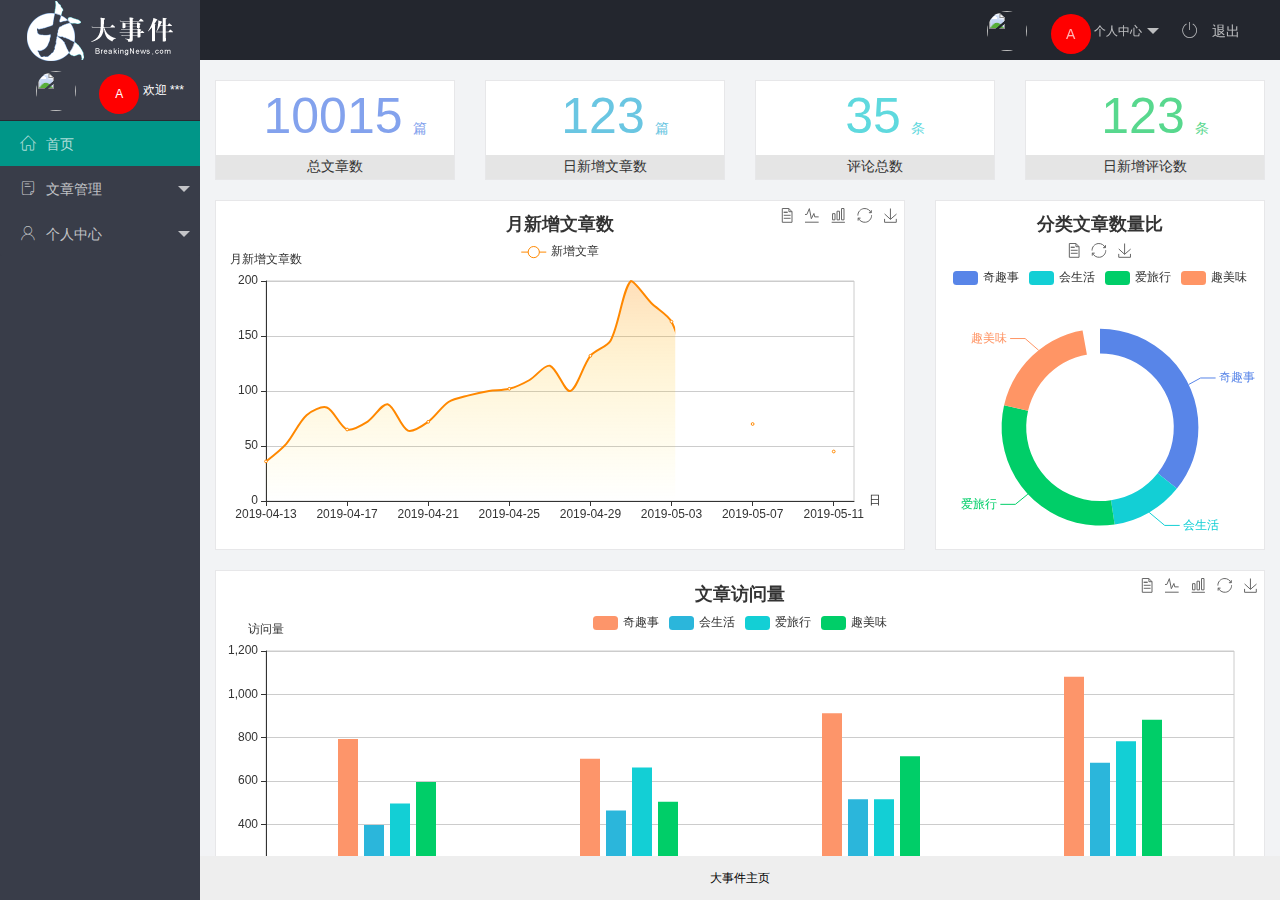
==== commit b541e9f4: "完成个人中心功能的开发" ====
--- a/index.html
+++ b/index.html
@@ -33,9 +33,9 @@
                         个人中心
                     </a>
                     <dl class="layui-nav-child">
-                        <dd><a href="">基本资料</a></dd>
-                        <dd><a href="">更换头像</a></dd>
-                        <dd><a href="">重置密码</a></dd>
+                        <dd><a href="/user/user_info.html">基本资料</a></dd>
+                        <dd><a href="/user/user_avatar.html">更换头像</a></dd>
+                        <dd><a href="/user/user_pwd.html">重置密码</a></dd>
                     </dl>
                 </li>
                 <li class="layui-nav-item" lay-header-event="menuRight" lay-unselect>
@@ -71,9 +71,12 @@
                     <li class="layui-nav-item">
                         <a href="javascript:;"><span class="iconfont icon-user"></span>个人中心</a>
                         <dl class="layui-nav-child">
-                            <dd><a href="javascript:;"><i class="layui-icon layui-icon-app"></i>基本资料</a></dd>
-                            <dd><a href="javascript:;"><i class="layui-icon layui-icon-app"></i>更换头像</a></dd>
-                            <dd><a href="javascript:;"><i class="layui-icon layui-icon-app"></i>重置密码</a></dd>
+                            <dd><a href="/user/user_info.html" target="fm"><i
+                                        class="layui-icon layui-icon-app"></i>基本资料</a></dd>
+                            <dd><a href="/user/user_avatar.html" target="fm"><i
+                                        class="layui-icon layui-icon-app"></i>更换头像</a></dd>
+                            <dd><a href="/user/user_pwd.html" target="fm"><i
+                                        class="layui-icon layui-icon-app"></i>重置密码</a></dd>
                         </dl>
                     </li>
                 </ul>
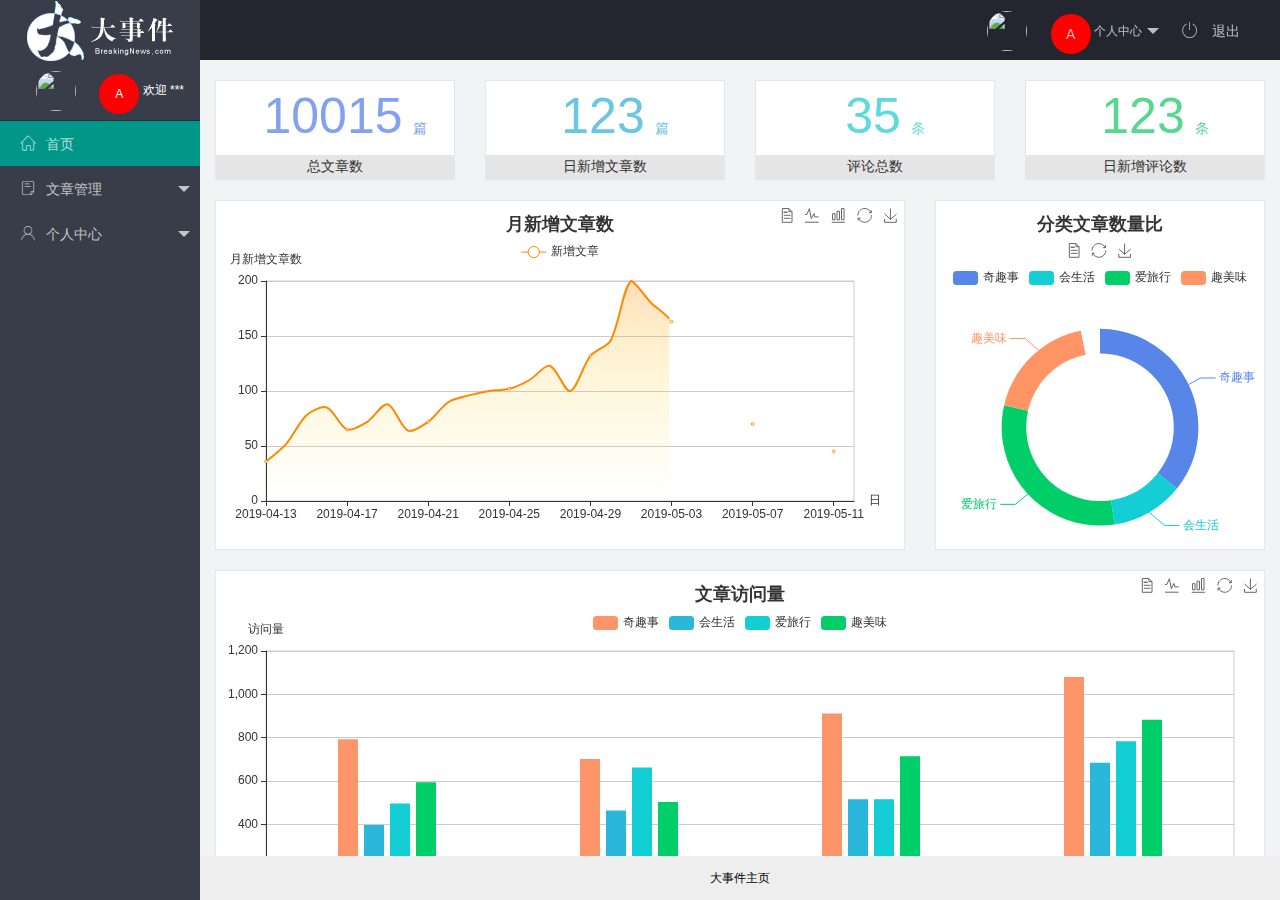
==== commit 4bf7970a: "完成文章管理相关功能" ====
--- a/index.html
+++ b/index.html
@@ -63,9 +63,12 @@
                     <li class="layui-nav-item">
                         <a class="" href="javascript:;"><span class="iconfont icon-16"></span>文章管理</a>
                         <dl class="layui-nav-child">
-                            <dd><a href="javascript:;"><i class="layui-icon layui-icon-app"></i> 文字类别</a></dd>
-                            <dd><a href="javascript:;"><i class="layui-icon layui-icon-app"></i>文字列表</a></dd>
-                            <dd><a href="javascript:;"><i class="layui-icon layui-icon-app"></i>发布文章</a></dd>
+                            <dd><a href="/article/art_cate.html" target="fm"><i class="layui-icon layui-icon-app"></i>
+                                    文章类别</a></dd>
+                            <dd><a href="/article/art_list.html" target="fm"><i
+                                        class="layui-icon layui-icon-app"></i>文章列表</a></dd>
+                            <dd><a href="/article/art_pub.html" target="fm"><i
+                                        class="layui-icon layui-icon-app"></i>发布文章</a></dd>
                         </dl>
                     </li>
                     <li class="layui-nav-item">
